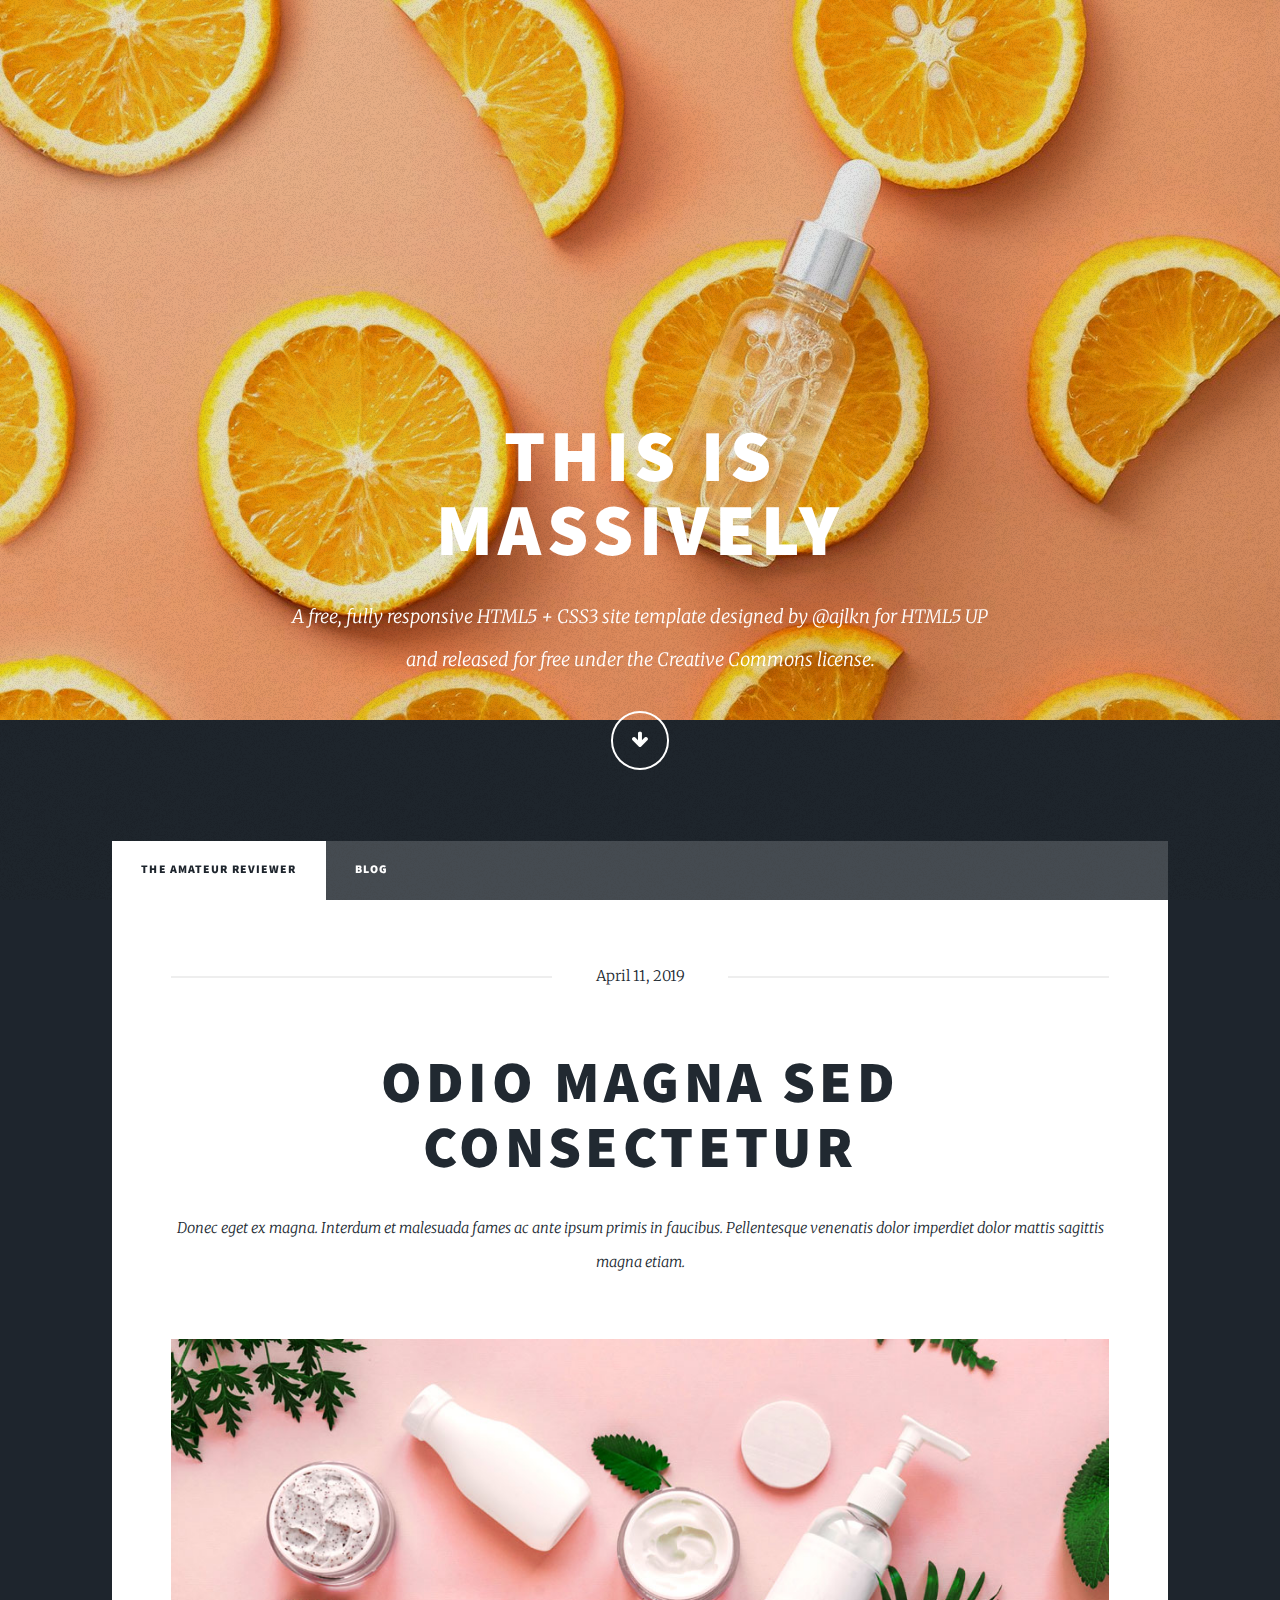
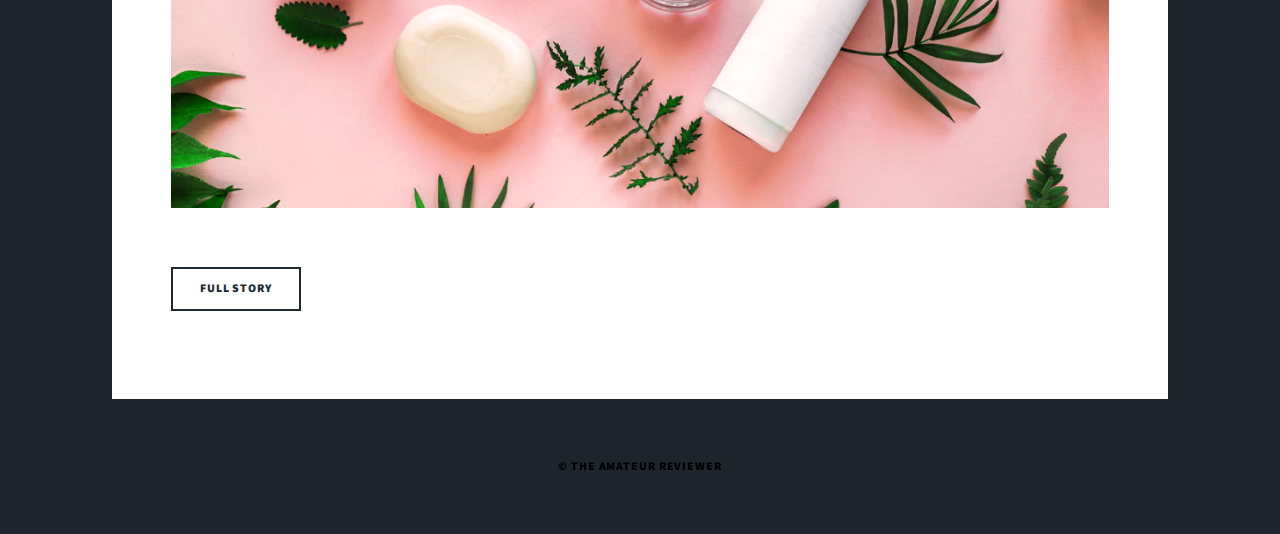
==== index.html @ 1ec97374 "first launch" ====
<!DOCTYPE HTML>

<html lang='en'>
	<head>
	<meta name="generator" content="Hugo 0.101.0" />
		<title>The Amateur Reviewer</title>
		<meta charset="utf-8" />
		<meta name="viewport" content="width=device-width, initial-scale=1, user-scalable=no" />
		
		
		
		<link rel="stylesheet" href="/assets/css/main.min.css">
		
		
		
		<noscript><link rel="stylesheet" href='/assets/css/noscript.css' /></noscript>
		
	</head>

	<body lang='en' class="is-preload">
			<div id="wrapper" class="fade-in" data-pfn="post" data-ps="6" data-pfp="true">

<div id="intro">
    <h1>This is<br/>Massively</h1>
    <p>A free, fully responsive HTML5 &#43; CSS3 site template designed by @ajlkn for HTML5 UP<br/>and released for free under the Creative Commons license.</p>
    <ul class="actions">
        <li><a href="#header" class="button icon solo fa-arrow-down scrolly">Continue</a></li>
    </ul>
</div>
<header id="header">
    <a href='/' class="logo">The Amateur Reviewer</a>
</header>



<nav id="nav">
    <ul class="links">
        <li class="active"><a href='/'>The Amateur Reviewer</a></li><li class=""><a href='/'>Blog</a></li>
        
    </ul>
    
</nav>


				
					<div id="main">


<article class="post featured">
    <header class="major">
        
        <span class="date">April 11, 2019</span>
        
        <h2><a href="https://theamateurreviewer.github.io/post/post4/">Odio magna sed consectetur</a></h2>
        
        <p>Donec eget ex magna. Interdum et malesuada fames ac ante ipsum primis in faucibus. Pellentesque venenatis dolor imperdiet dolor mattis sagittis magna etiam.</p>
        
    </header>
    
    <a href="https://theamateurreviewer.github.io/post/post4/" class="image main"><img src="/images/post1.jpg" alt="" /></a>
    
    <ul class="actions">
        <li><a href="https://theamateurreviewer.github.io/post/post4/" class="button big">Full Story</a></li>
    </ul>
</article>























					</div>

<footer id="footer">
    
    <section class="split contact">
        
        
        
        
    </section>
</footer>

<div id="copyright">
    <ul><li style="color: black;">&copy; The Amateur Reviewer</li></ul>
</div>


					<a href="#navPanel" id="navPanelToggle">Menu</a>
			</div>










<script src='/assets/js/bundle.js'></script>



	</body>
</html>
---- assets/css/main.min.css ----
@import "font-awesome.min.css";@import "https://fonts.googleapis.com/css?family=Merriweather:300,700,300italic,700italic|Source+Sans+Pro:900";html,body,div,span,applet,object,iframe,h1,h2,h3,h4,h5,h6,p,blockquote,pre,a,abbr,acronym,address,big,cite,code,del,dfn,em,img,ins,kbd,q,s,samp,small,strike,strong,sub,sup,tt,var,b,u,i,center,dl,dt,dd,ol,ul,li,fieldset,form,label,legend,table,caption,tbody,tfoot,thead,tr,th,td,article,aside,canvas,details,embed,figure,figcaption,footer,header,hgroup,menu,nav,output,ruby,section,summary,time,mark,audio,video{margin:0;padding:0;border:0;font-size:100%;font:inherit;vertical-align:baseline}article,aside,details,figcaption,figure,footer,header,hgroup,menu,nav,section{display:block}body{line-height:1}ol,ul{list-style:none}blockquote,q{quotes:none}blockquote:before,blockquote:after,q:before,q:after{content:'';content:none}table{border-collapse:collapse;border-spacing:0}body{-webkit-text-size-adjust:none}mark{background-color:transparent;color:inherit}input::-moz-focus-inner{border:0;padding:0}input,select,textarea{-moz-appearance:none;-webkit-appearance:none;-ms-appearance:none;appearance:none}@-ms-viewport{width: device-width; }body{-ms-overflow-style:scrollbar}@media screen and (max-width:480px){html,body{min-width:320px}}html{box-sizing:border-box}*,*:before,*:after{box-sizing:inherit}body{background-color:#1e252d}body.is-preload *,body.is-preload *:before,body.is-preload *:after{-moz-animation:none!important;-webkit-animation:none!important;-ms-animation:none!important;animation:none!important;-moz-transition:none!important;-webkit-transition:none!important;-ms-transition:none!important;transition:none!important}html{font-size:16pt}@media screen and (max-width:1680px){html{font-size:12pt}}@media screen and (max-width:1280px){html{font-size:11pt}}@media screen and (max-width:360px){html{font-size:10pt}}body{color:#212931}body,input,select,textarea{font-family:merriweather,Georgia,serif;font-weight:300;font-size:1rem;line-height:2.375}a{-moz-transition:color .2s ease-in-out,background-color .2s ease-in-out,border-color .2s ease-in-out,box-shadow .2s ease-in-out;-webkit-transition:color .2s ease-in-out,background-color .2s ease-in-out,border-color .2s ease-in-out,box-shadow .2s ease-in-out;-ms-transition:color .2s ease-in-out,background-color .2s ease-in-out,border-color .2s ease-in-out,box-shadow .2s ease-in-out;transition:color .2s ease-in-out,background-color .2s ease-in-out,border-color .2s ease-in-out,box-shadow .2s ease-in-out;border-bottom:dotted 1px;text-decoration:none}a:hover{border-bottom-color:transparent}strong,b{font-weight:600}em,i{font-style:italic}p{text-align:justify;margin:0 0 2rem}h1,h2,h3,h4,h5,h6{font-family:source sans pro,Helvetica,sans-serif;font-weight:900;line-height:1.5;letter-spacing:.075em;text-transform:uppercase;margin:0 0 1rem}h1 a,h2 a,h3 a,h4 a,h5 a,h6 a{border-bottom:0;color:inherit;text-decoration:none}h1{font-size:4rem;line-height:1.1;margin:0 0 2rem}h2{font-size:1.75rem;line-height:1.3;margin:0 0 1.5rem}h3{font-size:1.25rem;margin:0 0 1.5rem}h4{font-size:1rem}h5{font-size:.9rem}h6{font-size:.8rem}sub{font-size:.8rem;position:relative;top:.5rem}sup{font-size:.8rem;position:relative;top:-.5rem}blockquote{border-left:solid 4px;font-style:italic;margin:0 0 2rem;padding:.5rem 0 .5rem 2rem}code{border:solid 2px;font-family:courier new,monospace;font-size:.9rem;margin:0 .25rem;padding:.25rem .65rem}pre{-webkit-overflow-scrolling:touch;font-family:courier new,monospace;font-size:.9rem;margin:0 0 2rem}pre code{display:block;line-height:1.75;padding:1rem 1.5rem;overflow-x:auto}hr{border:0;border-bottom:solid 2px;margin:3rem 0}hr.major{margin:5rem 0}.align-left{text-align:left}.align-center{text-align:center}.align-right{text-align:right}input,select,textarea{color:#212931}a{color:#212931;border-bottom-color:rgba(33,41,49,.5)}a:hover{border-bottom-color:transparent;color:#18bfef!important}strong,b{color:#212931}h1,h2,h3,h4,h5,h6{color:#212931}blockquote{border-left-color:#eee}code{background:rgba(220,220,220,.25);border-color:#eee}hr{border-bottom-color:#eee}.row{display:flex;flex-wrap:wrap;box-sizing:border-box;align-items:stretch}.row>*{box-sizing:border-box}.row.gtr-uniform>*>:last-child{margin-bottom:0}.row.aln-left{justify-content:flex-start}.row.aln-center{justify-content:center}.row.aln-right{justify-content:flex-end}.row.aln-top{align-items:flex-start}.row.aln-middle{align-items:center}.row.aln-bottom{align-items:flex-end}.row>.imp{order:-1}.row>.col-1{width:8.33333333%}.row>.off-1{margin-left:8.33333333%}.row>.col-2{width:16.66666667%}.row>.off-2{margin-left:16.66666667%}.row>.col-3{width:25%}.row>.off-3{margin-left:25%}.row>.col-4{width:33.33333333%}.row>.off-4{margin-left:33.33333333%}.row>.col-5{width:41.66666667%}.row>.off-5{margin-left:41.66666667%}.row>.col-6{width:50%}.row>.off-6{margin-left:50%}.row>.col-7{width:58.33333333%}.row>.off-7{margin-left:58.33333333%}.row>.col-8{width:66.66666667%}.row>.off-8{margin-left:66.66666667%}.row>.col-9{width:75%}.row>.off-9{margin-left:75%}.row>.col-10{width:83.33333333%}.row>.off-10{margin-left:83.33333333%}.row>.col-11{width:91.66666667%}.row>.off-11{margin-left:91.66666667%}.row>.col-12{width:100%}.row>.off-12{margin-left:100%}.row.gtr-0{margin-top:0;margin-left:0}.row.gtr-0>*{padding:0 0 0 0}.row.gtr-0.gtr-uniform{margin-top:0}.row.gtr-0.gtr-uniform>*{padding-top:0}.row.gtr-25{margin-top:0;margin-left:-.375rem}.row.gtr-25>*{padding:0 0 0 .375rem}.row.gtr-25.gtr-uniform{margin-top:-.375rem}.row.gtr-25.gtr-uniform>*{padding-top:.375rem}.row.gtr-50{margin-top:0;margin-left:-.75rem}.row.gtr-50>*{padding:0 0 0 .75rem}.row.gtr-50.gtr-uniform{margin-top:-.75rem}.row.gtr-50.gtr-uniform>*{padding-top:.75rem}.row{margin-top:0;margin-left:-1.5rem}.row>*{padding:0 0 0 1.5rem}.row.gtr-uniform{margin-top:-1.5rem}.row.gtr-uniform>*{padding-top:1.5rem}.row.gtr-150{margin-top:0;margin-left:-2.25rem}.row.gtr-150>*{padding:0 0 0 2.25rem}.row.gtr-150.gtr-uniform{margin-top:-2.25rem}.row.gtr-150.gtr-uniform>*{padding-top:2.25rem}.row.gtr-200{margin-top:0;margin-left:-3rem}.row.gtr-200>*{padding:0 0 0 3rem}.row.gtr-200.gtr-uniform{margin-top:-3rem}.row.gtr-200.gtr-uniform>*{padding-top:3rem}@media screen and (max-width:1680px){.row{display:flex;flex-wrap:wrap;box-sizing:border-box;align-items:stretch}.row>*{box-sizing:border-box}.row.gtr-uniform>*>:last-child{margin-bottom:0}.row.aln-left{justify-content:flex-start}.row.aln-center{justify-content:center}.row.aln-right{justify-content:flex-end}.row.aln-top{align-items:flex-start}.row.aln-middle{align-items:center}.row.aln-bottom{align-items:flex-end}.row>.imp-xlarge{order:-1}.row>.col-1-xlarge{width:8.33333333%}.row>.off-1-xlarge{margin-left:8.33333333%}.row>.col-2-xlarge{width:16.66666667%}.row>.off-2-xlarge{margin-left:16.66666667%}.row>.col-3-xlarge{width:25%}.row>.off-3-xlarge{margin-left:25%}.row>.col-4-xlarge{width:33.33333333%}.row>.off-4-xlarge{margin-left:33.33333333%}.row>.col-5-xlarge{width:41.66666667%}.row>.off-5-xlarge{margin-left:41.66666667%}.row>.col-6-xlarge{width:50%}.row>.off-6-xlarge{margin-left:50%}.row>.col-7-xlarge{width:58.33333333%}.row>.off-7-xlarge{margin-left:58.33333333%}.row>.col-8-xlarge{width:66.66666667%}.row>.off-8-xlarge{margin-left:66.66666667%}.row>.col-9-xlarge{width:75%}.row>.off-9-xlarge{margin-left:75%}.row>.col-10-xlarge{width:83.33333333%}.row>.off-10-xlarge{margin-left:83.33333333%}.row>.col-11-xlarge{width:91.66666667%}.row>.off-11-xlarge{margin-left:91.66666667%}.row>.col-12-xlarge{width:100%}.row>.off-12-xlarge{margin-left:100%}.row.gtr-0{margin-top:0;margin-left:0}.row.gtr-0>*{padding:0 0 0 0}.row.gtr-0.gtr-uniform{margin-top:0}.row.gtr-0.gtr-uniform>*{padding-top:0}.row.gtr-25{margin-top:0;margin-left:-.375rem}.row.gtr-25>*{padding:0 0 0 .375rem}.row.gtr-25.gtr-uniform{margin-top:-.375rem}.row.gtr-25.gtr-uniform>*{padding-top:.375rem}.row.gtr-50{margin-top:0;margin-left:-.75rem}.row.gtr-50>*{padding:0 0 0 .75rem}.row.gtr-50.gtr-uniform{margin-top:-.75rem}.row.gtr-50.gtr-uniform>*{padding-top:.75rem}.row{margin-top:0;margin-left:-1.5rem}.row>*{padding:0 0 0 1.5rem}.row.gtr-uniform{margin-top:-1.5rem}.row.gtr-uniform>*{padding-top:1.5rem}.row.gtr-150{margin-top:0;margin-left:-2.25rem}.row.gtr-150>*{padding:0 0 0 2.25rem}.row.gtr-150.gtr-uniform{margin-top:-2.25rem}.row.gtr-150.gtr-uniform>*{padding-top:2.25rem}.row.gtr-200{margin-top:0;margin-left:-3rem}.row.gtr-200>*{padding:0 0 0 3rem}.row.gtr-200.gtr-uniform{margin-top:-3rem}.row.gtr-200.gtr-uniform>*{padding-top:3rem}}@media screen and (max-width:1280px){.row{display:flex;flex-wrap:wrap;box-sizing:border-box;align-items:stretch}.row>*{box-sizing:border-box}.row.gtr-uniform>*>:last-child{margin-bottom:0}.row.aln-left{justify-content:flex-start}.row.aln-center{justify-content:center}.row.aln-right{justify-content:flex-end}.row.aln-top{align-items:flex-start}.row.aln-middle{align-items:center}.row.aln-bottom{align-items:flex-end}.row>.imp-large{order:-1}.row>.col-1-large{width:8.33333333%}.row>.off-1-large{margin-left:8.33333333%}.row>.col-2-large{width:16.66666667%}.row>.off-2-large{margin-left:16.66666667%}.row>.col-3-large{width:25%}.row>.off-3-large{margin-left:25%}.row>.col-4-large{width:33.33333333%}.row>.off-4-large{margin-left:33.33333333%}.row>.col-5-large{width:41.66666667%}.row>.off-5-large{margin-left:41.66666667%}.row>.col-6-large{width:50%}.row>.off-6-large{margin-left:50%}.row>.col-7-large{width:58.33333333%}.row>.off-7-large{margin-left:58.33333333%}.row>.col-8-large{width:66.66666667%}.row>.off-8-large{margin-left:66.66666667%}.row>.col-9-large{width:75%}.row>.off-9-large{margin-left:75%}.row>.col-10-large{width:83.33333333%}.row>.off-10-large{margin-left:83.33333333%}.row>.col-11-large{width:91.66666667%}.row>.off-11-large{margin-left:91.66666667%}.row>.col-12-large{width:100%}.row>.off-12-large{margin-left:100%}.row.gtr-0{margin-top:0;margin-left:0}.row.gtr-0>*{padding:0 0 0 0}.row.gtr-0.gtr-uniform{margin-top:0}.row.gtr-0.gtr-uniform>*{padding-top:0}.row.gtr-25{margin-top:0;margin-left:-.375rem}.row.gtr-25>*{padding:0 0 0 .375rem}.row.gtr-25.gtr-uniform{margin-top:-.375rem}.row.gtr-25.gtr-uniform>*{padding-top:.375rem}.row.gtr-50{margin-top:0;margin-left:-.75rem}.row.gtr-50>*{padding:0 0 0 .75rem}.row.gtr-50.gtr-uniform{margin-top:-.75rem}.row.gtr-50.gtr-uniform>*{padding-top:.75rem}.row{margin-top:0;margin-left:-1.5rem}.row>*{padding:0 0 0 1.5rem}.row.gtr-uniform{margin-top:-1.5rem}.row.gtr-uniform>*{padding-top:1.5rem}.row.gtr-150{margin-top:0;margin-left:-2.25rem}.row.gtr-150>*{padding:0 0 0 2.25rem}.row.gtr-150.gtr-uniform{margin-top:-2.25rem}.row.gtr-150.gtr-uniform>*{padding-top:2.25rem}.row.gtr-200{margin-top:0;margin-left:-3rem}.row.gtr-200>*{padding:0 0 0 3rem}.row.gtr-200.gtr-uniform{margin-top:-3rem}.row.gtr-200.gtr-uniform>*{padding-top:3rem}}@media screen and (max-width:980px){.row{display:flex;flex-wrap:wrap;box-sizing:border-box;align-items:stretch}.row>*{box-sizing:border-box}.row.gtr-uniform>*>:last-child{margin-bottom:0}.row.aln-left{justify-content:flex-start}.row.aln-center{justify-content:center}.row.aln-right{justify-content:flex-end}.row.aln-top{align-items:flex-start}.row.aln-middle{align-items:center}.row.aln-bottom{align-items:flex-end}.row>.imp-medium{order:-1}.row>.col-1-medium{width:8.33333333%}.row>.off-1-medium{margin-left:8.33333333%}.row>.col-2-medium{width:16.66666667%}.row>.off-2-medium{margin-left:16.66666667%}.row>.col-3-medium{width:25%}.row>.off-3-medium{margin-left:25%}.row>.col-4-medium{width:33.33333333%}.row>.off-4-medium{margin-left:33.33333333%}.row>.col-5-medium{width:41.66666667%}.row>.off-5-medium{margin-left:41.66666667%}.row>.col-6-medium{width:50%}.row>.off-6-medium{margin-left:50%}.row>.col-7-medium{width:58.33333333%}.row>.off-7-medium{margin-left:58.33333333%}.row>.col-8-medium{width:66.66666667%}.row>.off-8-medium{margin-left:66.66666667%}.row>.col-9-medium{width:75%}.row>.off-9-medium{margin-left:75%}.row>.col-10-medium{width:83.33333333%}.row>.off-10-medium{margin-left:83.33333333%}.row>.col-11-medium{width:91.66666667%}.row>.off-11-medium{margin-left:91.66666667%}.row>.col-12-medium{width:100%}.row>.off-12-medium{margin-left:100%}.row.gtr-0{margin-top:0;margin-left:0}.row.gtr-0>*{padding:0 0 0 0}.row.gtr-0.gtr-uniform{margin-top:0}.row.gtr-0.gtr-uniform>*{padding-top:0}.row.gtr-25{margin-top:0;margin-left:-.375rem}.row.gtr-25>*{padding:0 0 0 .375rem}.row.gtr-25.gtr-uniform{margin-top:-.375rem}.row.gtr-25.gtr-uniform>*{padding-top:.375rem}.row.gtr-50{margin-top:0;margin-left:-.75rem}.row.gtr-50>*{padding:0 0 0 .75rem}.row.gtr-50.gtr-uniform{margin-top:-.75rem}.row.gtr-50.gtr-uniform>*{padding-top:.75rem}.row{margin-top:0;margin-left:-1.5rem}.row>*{padding:0 0 0 1.5rem}.row.gtr-uniform{margin-top:-1.5rem}.row.gtr-uniform>*{padding-top:1.5rem}.row.gtr-150{margin-top:0;margin-left:-2.25rem}.row.gtr-150>*{padding:0 0 0 2.25rem}.row.gtr-150.gtr-uniform{margin-top:-2.25rem}.row.gtr-150.gtr-uniform>*{padding-top:2.25rem}.row.gtr-200{margin-top:0;margin-left:-3rem}.row.gtr-200>*{padding:0 0 0 3rem}.row.gtr-200.gtr-uniform{margin-top:-3rem}.row.gtr-200.gtr-uniform>*{padding-top:3rem}}@media screen and (max-width:736px){.row{display:flex;flex-wrap:wrap;box-sizing:border-box;align-items:stretch}.row>*{box-sizing:border-box}.row.gtr-uniform>*>:last-child{margin-bottom:0}.row.aln-left{justify-content:flex-start}.row.aln-center{justify-content:center}.row.aln-right{justify-content:flex-end}.row.aln-top{align-items:flex-start}.row.aln-middle{align-items:center}.row.aln-bottom{align-items:flex-end}.row>.imp-small{order:-1}.row>.col-1-small{width:8.33333333%}.row>.off-1-small{margin-left:8.33333333%}.row>.col-2-small{width:16.66666667%}.row>.off-2-small{margin-left:16.66666667%}.row>.col-3-small{width:25%}.row>.off-3-small{margin-left:25%}.row>.col-4-small{width:33.33333333%}.row>.off-4-small{margin-left:33.33333333%}.row>.col-5-small{width:41.66666667%}.row>.off-5-small{margin-left:41.66666667%}.row>.col-6-small{width:50%}.row>.off-6-small{margin-left:50%}.row>.col-7-small{width:58.33333333%}.row>.off-7-small{margin-left:58.33333333%}.row>.col-8-small{width:66.66666667%}.row>.off-8-small{margin-left:66.66666667%}.row>.col-9-small{width:75%}.row>.off-9-small{margin-left:75%}.row>.col-10-small{width:83.33333333%}.row>.off-10-small{margin-left:83.33333333%}.row>.col-11-small{width:91.66666667%}.row>.off-11-small{margin-left:91.66666667%}.row>.col-12-small{width:100%}.row>.off-12-small{margin-left:100%}.row.gtr-0{margin-top:0;margin-left:0}.row.gtr-0>*{padding:0 0 0 0}.row.gtr-0.gtr-uniform{margin-top:0}.row.gtr-0.gtr-uniform>*{padding-top:0}.row.gtr-25{margin-top:0;margin-left:-.375rem}.row.gtr-25>*{padding:0 0 0 .375rem}.row.gtr-25.gtr-uniform{margin-top:-.375rem}.row.gtr-25.gtr-uniform>*{padding-top:.375rem}.row.gtr-50{margin-top:0;margin-left:-.75rem}.row.gtr-50>*{padding:0 0 0 .75rem}.row.gtr-50.gtr-uniform{margin-top:-.75rem}.row.gtr-50.gtr-uniform>*{padding-top:.75rem}.row{margin-top:0;margin-left:-1.5rem}.row>*{padding:0 0 0 1.5rem}.row.gtr-uniform{margin-top:-1.5rem}.row.gtr-uniform>*{padding-top:1.5rem}.row.gtr-150{margin-top:0;margin-left:-2.25rem}.row.gtr-150>*{padding:0 0 0 2.25rem}.row.gtr-150.gtr-uniform{margin-top:-2.25rem}.row.gtr-150.gtr-uniform>*{padding-top:2.25rem}.row.gtr-200{margin-top:0;margin-left:-3rem}.row.gtr-200>*{padding:0 0 0 3rem}.row.gtr-200.gtr-uniform{margin-top:-3rem}.row.gtr-200.gtr-uniform>*{padding-top:3rem}}@media screen and (max-width:480px){.row{display:flex;flex-wrap:wrap;box-sizing:border-box;align-items:stretch}.row>*{box-sizing:border-box}.row.gtr-uniform>*>:last-child{margin-bottom:0}.row.aln-left{justify-content:flex-start}.row.aln-center{justify-content:center}.row.aln-right{justify-content:flex-end}.row.aln-top{align-items:flex-start}.row.aln-middle{align-items:center}.row.aln-bottom{align-items:flex-end}.row>.imp-xsmall{order:-1}.row>.col-1-xsmall{width:8.33333333%}.row>.off-1-xsmall{margin-left:8.33333333%}.row>.col-2-xsmall{width:16.66666667%}.row>.off-2-xsmall{margin-left:16.66666667%}.row>.col-3-xsmall{width:25%}.row>.off-3-xsmall{margin-left:25%}.row>.col-4-xsmall{width:33.33333333%}.row>.off-4-xsmall{margin-left:33.33333333%}.row>.col-5-xsmall{width:41.66666667%}.row>.off-5-xsmall{margin-left:41.66666667%}.row>.col-6-xsmall{width:50%}.row>.off-6-xsmall{margin-left:50%}.row>.col-7-xsmall{width:58.33333333%}.row>.off-7-xsmall{margin-left:58.33333333%}.row>.col-8-xsmall{width:66.66666667%}.row>.off-8-xsmall{margin-left:66.66666667%}.row>.col-9-xsmall{width:75%}.row>.off-9-xsmall{margin-left:75%}.row>.col-10-xsmall{width:83.33333333%}.row>.off-10-xsmall{margin-left:83.33333333%}.row>.col-11-xsmall{width:91.66666667%}.row>.off-11-xsmall{margin-left:91.66666667%}.row>.col-12-xsmall{width:100%}.row>.off-12-xsmall{margin-left:100%}.row.gtr-0{margin-top:0;margin-left:0}.row.gtr-0>*{padding:0 0 0 0}.row.gtr-0.gtr-uniform{margin-top:0}.row.gtr-0.gtr-uniform>*{padding-top:0}.row.gtr-25{margin-top:0;margin-left:-.375rem}.row.gtr-25>*{padding:0 0 0 .375rem}.row.gtr-25.gtr-uniform{margin-top:-.375rem}.row.gtr-25.gtr-uniform>*{padding-top:.375rem}.row.gtr-50{margin-top:0;margin-left:-.75rem}.row.gtr-50>*{padding:0 0 0 .75rem}.row.gtr-50.gtr-uniform{margin-top:-.75rem}.row.gtr-50.gtr-uniform>*{padding-top:.75rem}.row{margin-top:0;margin-left:-1.5rem}.row>*{padding:0 0 0 1.5rem}.row.gtr-uniform{margin-top:-1.5rem}.row.gtr-uniform>*{padding-top:1.5rem}.row.gtr-150{margin-top:0;margin-left:-2.25rem}.row.gtr-150>*{padding:0 0 0 2.25rem}.row.gtr-150.gtr-uniform{margin-top:-2.25rem}.row.gtr-150.gtr-uniform>*{padding-top:2.25rem}.row.gtr-200{margin-top:0;margin-left:-3rem}.row.gtr-200>*{padding:0 0 0 3rem}.row.gtr-200.gtr-uniform{margin-top:-3rem}.row.gtr-200.gtr-uniform>*{padding-top:3rem}}@media screen and (max-width:360px){.row{display:flex;flex-wrap:wrap;box-sizing:border-box;align-items:stretch}.row>*{box-sizing:border-box}.row.gtr-uniform>*>:last-child{margin-bottom:0}.row.aln-left{justify-content:flex-start}.row.aln-center{justify-content:center}.row.aln-right{justify-content:flex-end}.row.aln-top{align-items:flex-start}.row.aln-middle{align-items:center}.row.aln-bottom{align-items:flex-end}.row>.imp-xxsmall{order:-1}.row>.col-1-xxsmall{width:8.33333333%}.row>.off-1-xxsmall{margin-left:8.33333333%}.row>.col-2-xxsmall{width:16.66666667%}.row>.off-2-xxsmall{margin-left:16.66666667%}.row>.col-3-xxsmall{width:25%}.row>.off-3-xxsmall{margin-left:25%}.row>.col-4-xxsmall{width:33.33333333%}.row>.off-4-xxsmall{margin-left:33.33333333%}.row>.col-5-xxsmall{width:41.66666667%}.row>.off-5-xxsmall{margin-left:41.66666667%}.row>.col-6-xxsmall{width:50%}.row>.off-6-xxsmall{margin-left:50%}.row>.col-7-xxsmall{width:58.33333333%}.row>.off-7-xxsmall{margin-left:58.33333333%}.row>.col-8-xxsmall{width:66.66666667%}.row>.off-8-xxsmall{margin-left:66.66666667%}.row>.col-9-xxsmall{width:75%}.row>.off-9-xxsmall{margin-left:75%}.row>.col-10-xxsmall{width:83.33333333%}.row>.off-10-xxsmall{margin-left:83.33333333%}.row>.col-11-xxsmall{width:91.66666667%}.row>.off-11-xxsmall{margin-left:91.66666667%}.row>.col-12-xxsmall{width:100%}.row>.off-12-xxsmall{margin-left:100%}.row.gtr-0{margin-top:0;margin-left:0}.row.gtr-0>*{padding:0 0 0 0}.row.gtr-0.gtr-uniform{margin-top:0}.row.gtr-0.gtr-uniform>*{padding-top:0}.row.gtr-25{margin-top:0;margin-left:-.375rem}.row.gtr-25>*{padding:0 0 0 .375rem}.row.gtr-25.gtr-uniform{margin-top:-.375rem}.row.gtr-25.gtr-uniform>*{padding-top:.375rem}.row.gtr-50{margin-top:0;margin-left:-.75rem}.row.gtr-50>*{padding:0 0 0 .75rem}.row.gtr-50.gtr-uniform{margin-top:-.75rem}.row.gtr-50.gtr-uniform>*{padding-top:.75rem}.row{margin-top:0;margin-left:-1.5rem}.row>*{padding:0 0 0 1.5rem}.row.gtr-uniform{margin-top:-1.5rem}.row.gtr-uniform>*{padding-top:1.5rem}.row.gtr-150{margin-top:0;margin-left:-2.25rem}.row.gtr-150>*{padding:0 0 0 2.25rem}.row.gtr-150.gtr-uniform{margin-top:-2.25rem}.row.gtr-150.gtr-uniform>*{padding-top:2.25rem}.row.gtr-200{margin-top:0;margin-left:-3rem}.row.gtr-200>*{padding:0 0 0 3rem}.row.gtr-200.gtr-uniform{margin-top:-3rem}.row.gtr-200.gtr-uniform>*{padding-top:3rem}}.box{border:solid 2px;margin-bottom:2rem;padding:1.5rem}.box>:last-child,.box>:last-child>:last-child,.box>:last-child>:last-child>:last-child{margin-bottom:0}.box.alt{border:0;border-radius:0;padding:0}.box{border-color:#eee}input[type=submit],input[type=reset],input[type=button],button,.button{-moz-appearance:none;-webkit-appearance:none;-ms-appearance:none;appearance:none;-moz-transition:background-color .2s ease-in-out,box-shadow .2s ease-in-out,color .2s ease-in-out;-webkit-transition:background-color .2s ease-in-out,box-shadow .2s ease-in-out,color .2s ease-in-out;-ms-transition:background-color .2s ease-in-out,box-shadow .2s ease-in-out,color .2s ease-in-out;transition:background-color .2s ease-in-out,box-shadow .2s ease-in-out,color .2s ease-in-out;border:0;border-radius:0;cursor:pointer;display:inline-block;font-family:source sans pro,Helvetica,sans-serif;font-size:.8rem;font-weight:900;letter-spacing:.075em;height:3rem;line-height:3rem;padding:0 2rem;text-align:center;text-decoration:none;text-transform:uppercase;white-space:nowrap}input[type=submit].icon:before,input[type=reset].icon:before,input[type=button].icon:before,button.icon:before,.button.icon:before{margin-right:.5rem}input[type=submit].icon.solo,input[type=reset].icon.solo,input[type=button].icon.solo,button.icon.solo,.button.icon.solo{position:relative;width:4rem;height:4rem;line-height:4rem;border-radius:4rem;text-indent:4rem;overflow:hidden;padding:0;white-space:nowrap}input[type=submit].icon.solo:before,input[type=reset].icon.solo:before,input[type=button].icon.solo:before,button.icon.solo:before,.button.icon.solo:before{position:absolute;display:block;top:0;left:0;width:inherit;height:inherit;line-height:inherit;font-size:1.25rem;margin-right:0;text-align:center;text-indent:0}input[type=submit].fit,input[type=reset].fit,input[type=button].fit,button.fit,.button.fit{width:100%}input[type=submit].small,input[type=reset].small,input[type=button].small,button.small,.button.small{font-size:.7rem;height:2.5rem;line-height:2.5rem;padding:0 1.5rem}input[type=submit].large,input[type=reset].large,input[type=button].large,button.large,.button.large{font-size:.9rem;height:3.5rem;line-height:3.5rem;padding:0 2.75rem}@media screen and (max-width:980px){input[type=submit],input[type=reset],input[type=button],button,.button{font-size:.9rem;height:3.25rem;line-height:3.25rem}input[type=submit].large,input[type=reset].large,input[type=button].large,button.large,.button.large{font-size:1rem;height:3.75rem;line-height:3.75rem}}input[type=submit].disabled,input[type=submit]:disabled,input[type=reset].disabled,input[type=reset]:disabled,input[type=button].disabled,input[type=button]:disabled,button.disabled,button:disabled,.button.disabled,.button:disabled{pointer-events:none;opacity:.25}input[type=submit],input[type=reset],input[type=button],button,.button{background-color:transparent;box-shadow:inset 0 0 0 2px #212931;color:#212931!important}input[type=submit]:hover,input[type=reset]:hover,input[type=button]:hover,button:hover,.button:hover{box-shadow:inset 0 0 0 2px #18bfef;color:#18bfef!important}input[type=submit].primary,input[type=reset].primary,input[type=button].primary,button.primary,.button.primary{background-color:#212931;box-shadow:none;color:#fff!important}input[type=submit].primary:hover,input[type=reset].primary:hover,input[type=button].primary:hover,button.primary:hover,.button.primary:hover{background-color:#18bfef}form{margin:0 0 2rem}form>:last-child{margin-bottom:0}form>.fields{display:-moz-flex;display:-webkit-flex;display:-ms-flex;display:flex;-moz-flex-wrap:wrap;-webkit-flex-wrap:wrap;-ms-flex-wrap:wrap;flex-wrap:wrap;width:calc(100% + 3rem);margin:-1.5rem 0 2rem -1.5rem}form>.fields>.field{-moz-flex-grow:0;-webkit-flex-grow:0;-ms-flex-grow:0;flex-grow:0;-moz-flex-shrink:0;-webkit-flex-shrink:0;-ms-flex-shrink:0;flex-shrink:0;padding:1.5rem 0 0 1.5rem;width:calc(100% - 1.5rem)}form>.fields>.field.half{width:calc(50% - .75rem)}form>.fields>.field.third{width:calc(100%/3 - .5rem)}form>.fields>.field.quarter{width:calc(25% - .375rem)}@media screen and (max-width:480px){form>.fields{width:calc(100% + 3rem);margin:-1.5rem 0 2rem -1.5rem}form>.fields>.field{padding:1.5rem 0 0 1.5rem;width:calc(100% - 1.5rem)}form>.fields>.field.half{width:calc(100% - 1.5rem)}form>.fields>.field.third{width:calc(100% - 1.5rem)}form>.fields>.field.quarter{width:calc(100% - 1.5rem)}}label{display:block;font-family:source sans pro,Helvetica,sans-serif;font-weight:900;line-height:1.5;letter-spacing:.075em;font-size:.8rem;text-transform:uppercase;margin:0 0 .75rem}@media screen and (max-width:980px){label{font-size:.9rem}}input[type=text],input[type=password],input[type=email],select,textarea{-moz-appearance:none;-webkit-appearance:none;-ms-appearance:none;appearance:none;background:0 0;border-radius:0;border:solid 2px;color:inherit;display:block;outline:0;padding:0 1rem;text-decoration:none;width:100%}input[type=text]:invalid,input[type=password]:invalid,input[type=email]:invalid,select:invalid,textarea:invalid{box-shadow:none}select{background-size:1.25rem;background-repeat:no-repeat;background-position:calc(100% - 1rem);height:3rem;padding-right:3rem;text-overflow:ellipsis}select:focus::-ms-value{background-color:transparent}select::-ms-expand{display:none}input[type=text],input[type=password],input[type=email],select{height:3rem}textarea{padding:.75rem 1rem}input[type=checkbox],input[type=radio]{-moz-appearance:none;-webkit-appearance:none;-ms-appearance:none;appearance:none;display:block;float:left;margin-right:-2rem;opacity:0;width:1rem;z-index:-1}input[type=checkbox]+label,input[type=radio]+label{text-decoration:none;cursor:pointer;display:inline-block;font-size:1rem;letter-spacing:0;font-family:merriweather,Georgia,serif;text-transform:none;font-weight:300;padding-left:2.8rem;padding-right:1rem;position:relative}input[type=checkbox]+label:before,input[type=radio]+label:before{-moz-osx-font-smoothing:grayscale;-webkit-font-smoothing:antialiased;font-family:FontAwesome;font-style:normal;font-weight:400;text-transform:none!important}input[type=checkbox]+label:before,input[type=radio]+label:before{border-radius:0;border:solid 2px;content:'';display:inline-block;height:1.8rem;left:0;line-height:1.725rem;position:absolute;text-align:center;top:-.125rem;width:1.8rem}input[type=checkbox]:checked+label:before,input[type=radio]:checked+label:before{content:'\f00c'}input[type=checkbox]+label:before{border-radius:0}input[type=radio]+label:before{border-radius:100%}::-webkit-input-placeholder{opacity:1}:-moz-placeholder{opacity:1}::-moz-placeholder{opacity:1}:-ms-input-placeholder{opacity:1}label{color:#212931}input[type=text],input[type=password],input[type=email],select,textarea{border-color:#eee}input[type=text]:focus,input[type=password]:focus,input[type=email]:focus,select:focus,textarea:focus{border-color:#18bfef}select{background-image:url(data:image/svg+xml;charset=utf8,%3Csvg%20xmlns=%22http://www.w3.org/2000/svg%22%20width=%2240%22%20height=%2240%22%20preserveAspectRatio=%22none%22%20viewBox=%220%200%2040%2040%22%3E%3Cpath%20d=%22M9.4%2012.3l10.4%2010.4%2010.4-10.4c.2-.2.5-.4.9-.4.3.0.6.1.9.4l3.3%203.3c.2.2.4.5.4.9s-.1.6-.4.9L20.7%2031.9c-.2.2-.5.4-.9.4-.3.0-.6-.1-.9-.4L4.3%2017.3c-.2-.2-.4-.5-.4-.9s.1-.6.4-.9l3.3-3.3c.2-.2.5-.4.9-.4S9.1%2012.1%209.4%2012.3z%22%20fill=%22%23eee%22/%3E%3C/svg%3E)}select option{background-color:#fff;color:#212931}.select-wrapper:before{color:#eee}input[type=checkbox]+label,input[type=radio]+label{color:#212931}input[type=checkbox]+label:before,input[type=radio]+label:before{border-color:#eee}input[type=checkbox]:checked+label:before,input[type=radio]:checked+label:before{background-color:#212931;border-color:#212931;color:#fff}input[type=checkbox]:focus+label:before,input[type=radio]:focus+label:before{border-color:#18bfef}::-webkit-input-placeholder{color:#909498!important}:-moz-placeholder{color:#909498!important}::-moz-placeholder{color:#909498!important}:-ms-input-placeholder{color:#909498!important}.formerize-placeholder{color:#909498!important}.icon{text-decoration:none;border-bottom:none;position:relative}.icon:before{-moz-osx-font-smoothing:grayscale;-webkit-font-smoothing:antialiased;font-family:FontAwesome;font-style:normal;font-weight:400;text-transform:none!important}.icon>.label{display:none}.image{border:0;display:inline-block;position:relative}.image img{display:block}.image.left,.image.right{max-width:40%}.image.left img,.image.right img{width:100%}.image.left{float:left;margin:0 2rem 2rem 0;top:.75rem}.image.right{float:right;margin:0 0 2rem 2rem;top:.75rem}.image.fit{display:block;margin:2.5rem 0;width:100%}.image.fit:first-child{margin-top:0}.image.fit img{width:100%}.image.main{display:block;margin:4rem 0;width:100%}.image.main:first-child{margin-top:0}.image.main img{width:100%}@media screen and (max-width:736px){.image.fit{margin:2rem 0}.image.main{margin:2rem 0}}a.image{overflow:hidden}a.image img{-moz-transition:-moz-transform .2s ease-out;-webkit-transition:-webkit-transform .2s ease-out;-ms-transition:-ms-transform .2s ease-out;transition:transform .2s ease-out}a.image:hover img{-moz-transform:scale(1.05);-webkit-transform:scale(1.05);-ms-transform:scale(1.05);transform:scale(1.05)}ul.actions{display:-moz-flex;display:-webkit-flex;display:-ms-flex;display:flex;cursor:default;list-style:none;margin-left:-1rem;padding-left:0}ul.actions li{padding:0 0 0 1rem;vertical-align:middle}ul.actions.special{-moz-justify-content:center;-webkit-justify-content:center;-ms-justify-content:center;justify-content:center;width:100%;margin-left:0}ul.actions.special li:first-child{padding-left:0}ul.actions.stacked{-moz-flex-direction:column;-webkit-flex-direction:column;-ms-flex-direction:column;flex-direction:column;margin-left:0}ul.actions.stacked li{padding:1.3rem 0 0}ul.actions.stacked li:first-child{padding-top:0}ul.actions.fit{width:calc(100% + 1rem)}ul.actions.fit li{-moz-flex-grow:1;-webkit-flex-grow:1;-ms-flex-grow:1;flex-grow:1;-moz-flex-shrink:1;-webkit-flex-shrink:1;-ms-flex-shrink:1;flex-shrink:1;width:100%}ul.actions.fit li>*{width:100%}ul.actions.fit.stacked{width:100%}@media screen and (max-width:480px){ul.actions:not(.fixed){-moz-flex-direction:column;-webkit-flex-direction:column;-ms-flex-direction:column;flex-direction:column;margin-left:0;width:100%!important}ul.actions:not(.fixed) li{-moz-flex-grow:1;-webkit-flex-grow:1;-ms-flex-grow:1;flex-grow:1;-moz-flex-shrink:1;-webkit-flex-shrink:1;-ms-flex-shrink:1;flex-shrink:1;padding:1rem 0 0;text-align:center;width:100%}ul.actions:not(.fixed) li>*{width:100%}ul.actions:not(.fixed) li:first-child{padding-top:0}ul.actions:not(.fixed) li input[type=submit],ul.actions:not(.fixed) li input[type=reset],ul.actions:not(.fixed) li input[type=button],ul.actions:not(.fixed) li button,ul.actions:not(.fixed) li .button{width:100%}ul.actions:not(.fixed) li input[type=submit].icon:before,ul.actions:not(.fixed) li input[type=reset].icon:before,ul.actions:not(.fixed) li input[type=button].icon:before,ul.actions:not(.fixed) li button.icon:before,ul.actions:not(.fixed) li .button.icon:before{margin-left:-.5rem}}ul.icons{cursor:default;list-style:none;padding-left:0}ul.icons li{display:inline-block;padding:0 .5rem 0 0;vertical-align:middle}ul.icons li:last-child{padding-right:0}ul.icons li .icon:before{width:2.25rem;height:2.25rem;line-height:2.25rem;display:inline-block;text-align:center;border-radius:100%;font-size:1.25rem}ul.icons.alt li .icon:before{-moz-transition:color .2s ease-in-out,background-color .2s ease-in-out,border-color .2s ease-in-out,box-shadow .2s ease-in-out;-webkit-transition:color .2s ease-in-out,background-color .2s ease-in-out,border-color .2s ease-in-out,box-shadow .2s ease-in-out;-ms-transition:color .2s ease-in-out,background-color .2s ease-in-out,border-color .2s ease-in-out,box-shadow .2s ease-in-out;transition:color .2s ease-in-out,background-color .2s ease-in-out,border-color .2s ease-in-out,box-shadow .2s ease-in-out;font-size:1rem}ol{list-style:decimal;margin:0 0 2rem;padding-left:1.25rem}ol li{padding-left:.25rem}ul{list-style:disc;margin:0 0 2rem;padding-left:1rem}ul li{padding-left:.5rem}ul.divided{list-style:none;padding-left:0}ul.divided li{border-top:solid 1px;padding:.5rem 0}ul.divided li:first-child{border-top:0;padding-top:0}dl{margin:0 0 2rem}dl dt{display:block;font-weight:600;margin:0 0 1rem}dl dd{margin-left:2rem}ul.divided li{border-top-color:#eee}ul.icons li a.icon:hover:before{color:#18bfef}ul.icons.alt li .icon:before{box-shadow:inset 0 0 0 2px #eeeeee}ul.icons.alt li a.icon:hover:before{box-shadow:inset 0 0 0 2px #18bfef}section.special,article.special{text-align:center}header{cursor:default}header>.date{display:block;font-size:.8rem;height:1;margin:0 0 1rem;position:relative}header>p{font-style:italic}header>h1+p{font-size:1.1rem;margin-top:-.5rem;line-height:2}header>h2+p{font-size:1rem;margin-top:-.75rem}header>h3+p{font-size:.9rem;margin-top:-.75rem}header>h4+p{font-size:.8rem;margin-top:-.75rem}header.major{margin:0 0 4rem;text-align:center}header.major>:last-child{margin-bottom:0}header.major>p{margin-top:0;text-align:center}header.major>.date{font-size:1rem;margin:0 0 4rem}header.major>.date:before,header.major>.date:after{content:'';display:block;position:absolute;top:50%;width:calc(50% - 6rem);border-top:solid 2px}header.major>.date:before{left:0}header.major>.date:after{right:0}@media screen and (max-width:980px){header br{display:none}}@media screen and (max-width:736px){header.major{margin:0 0 2rem}}header.major .date:before,header.major .date:after{border-top-color:#eee}.table-wrapper{-webkit-overflow-scrolling:touch;overflow-x:auto}table{margin:0 0 2rem;width:100%}table tbody tr{border:solid 1px;border-left:0;border-right:0}table td{padding:.75rem}table th{font-family:source sans pro,Helvetica,sans-serif;font-size:.8rem;font-weight:900;letter-spacing:.075em;line-height:1.5;padding:0 .75rem .75rem;text-align:left;text-transform:uppercase}@media screen and (max-width:980px){table th{font-size:.9rem}}table thead{border-bottom:solid 2px}table tfoot{border-top:solid 2px}table.alt{border-collapse:separate}table.alt tbody tr td{border:solid 1px;border-left-width:0;border-top-width:0}table.alt tbody tr td:first-child{border-left-width:1px}table.alt tbody tr:first-child td{border-top-width:1px}table.alt thead{border-bottom:0}table.alt tfoot{border-top:0}table tbody tr{border-color:#eee}table tbody tr:nth-child(2n+1){background-color:rgba(220,220,220,.25)}table th{color:#212931}table thead{border-bottom-color:#eee}table tfoot{border-top-color:#eee}table.alt tbody tr td{border-color:#eee}.pagination{display:-moz-inline-flex;display:-webkit-inline-flex;display:-ms-inline-flex;display:inline-flex;-moz-user-select:none;-webkit-user-select:none;-ms-user-select:none;user-select:none;cursor:default;list-style:none;margin:0 0 2rem 2px;padding:0}.pagination a,.pagination span{-moz-transition:background-color .2s ease-in-out,border-color .2s ease-in-out,box-shadow .2s ease-in-out,color .2s ease-in-out;-webkit-transition:background-color .2s ease-in-out,border-color .2s ease-in-out,box-shadow .2s ease-in-out,color .2s ease-in-out;-ms-transition:background-color .2s ease-in-out,border-color .2s ease-in-out,box-shadow .2s ease-in-out,color .2s ease-in-out;transition:background-color .2s ease-in-out,border-color .2s ease-in-out,box-shadow .2s ease-in-out,color .2s ease-in-out;border:solid 2px;display:inline-block;font-family:source sans pro,Helvetica,sans-serif;font-size:.8rem;font-weight:900;height:3rem;letter-spacing:.075em;line-height:calc(3rem - 4px);margin-left:-2px;min-width:3rem;position:relative;text-align:center;text-decoration:none;text-transform:uppercase}.pagination .next,.pagination .previous{text-decoration:none;padding:0 1.75rem}.pagination .next:before,.pagination .previous:before{-moz-osx-font-smoothing:grayscale;-webkit-font-smoothing:antialiased;font-family:FontAwesome;font-style:normal;font-weight:400;text-transform:none!important}.pagination .next:before,.pagination .previous:before{display:inline-block;color:inherit!important}.pagination .previous:before{content:'\f104';margin-right:.9375em}.pagination .next:before{content:'\f105';float:right;margin-left:.9375em}@media screen and (max-width:980px){.pagination a,.pagination span{font-size:.9rem}}@media screen and (max-width:480px){.pagination .page,.pagination .extra{display:none}}.pagination a,.pagination span{border-color:#eee}.pagination a{color:#212931!important}.pagination a:hover{color:#18bfef!important;border-color:#18bfef;z-index:1}.pagination a:hover+a,.pagination a:hover+span{border-left-color:#18bfef}.pagination a.active{background-color:#eee}.pagination span{color:#eee}#wrapper{-moz-transition:opacity .5s ease;-webkit-transition:opacity .5s ease;-ms-transition:opacity .5s ease;transition:opacity .5s ease;position:relative;z-index:1;overflow:hidden}#wrapper>.bg{position:absolute;top:0;left:0;width:100%;height:100%;background-color:#212931;background-image:url(../../images/overlay.png),linear-gradient(0deg,rgba(0,0,0,.1),rgba(0,0,0,.1)),url(../../images/bg.jpg);background-size:auto,auto,100%;background-position:50%,50%,50% 0;background-repeat:repeat,no-repeat,no-repeat;background-attachment:scroll,scroll,scroll;z-index:-1}#wrapper>.bg.fixed{position:fixed;width:100vw;height:100vh}#wrapper.fade-in:before{pointer-events:none;-moz-transition:opacity 1s ease-in-out;-webkit-transition:opacity 1s ease-in-out;-ms-transition:opacity 1s ease-in-out;transition:opacity 1s ease-in-out;-moz-transition-delay:.75s;-webkit-transition-delay:.75s;-ms-transition-delay:.75s;transition-delay:.75s;background:#1e252d;content:'';display:block;height:100%;left:0;opacity:0;position:fixed;top:0;width:100%}body.is-preload #wrapper.fade-in:before{opacity:1}@media screen and (orientation:portrait){#wrapper>.bg{background-size:auto,auto,auto 175%}}#intro{color:#fff;padding:8rem 4rem 6rem;-moz-align-items:center;-webkit-align-items:center;-ms-align-items:center;align-items:center;display:-moz-flex;display:-webkit-flex;display:-ms-flex;display:flex;-moz-flex-direction:column;-webkit-flex-direction:column;-ms-flex-direction:column;flex-direction:column;-moz-justify-content:-moz-flex-end;-webkit-justify-content:-webkit-flex-end;-ms-justify-content:-ms-flex-end;justify-content:flex-end;-moz-transition:opacity 1s ease,-moz-transform 1s ease;-webkit-transition:opacity 1s ease,-webkit-transform 1s ease;-ms-transition:opacity 1s ease,-ms-transform 1s ease;transition:opacity 1s ease,transform 1s ease;position:relative;cursor:default;text-align:center;z-index:1;min-height:100vh}#intro input,#intro select,#intro textarea{color:#fff}#intro a{color:#fff;border-bottom-color:rgba(255,255,255,.5)}#intro a:hover{border-bottom-color:transparent;color:#18bfef!important}#intro strong,#intro b{color:#fff}#intro h1,#intro h2,#intro h3,#intro h4,#intro h5,#intro h6{color:#fff}#intro blockquote{border-left-color:#fff}#intro code{background:rgba(255,255,255,.075);border-color:#fff}#intro hr{border-bottom-color:#fff}#intro input[type=submit],#intro input[type=reset],#intro input[type=button],#intro button,#intro .button{background-color:transparent;box-shadow:inset 0 0 0 2px #ffffff;color:#fff!important}#intro input[type=submit]:hover,#intro input[type=reset]:hover,#intro input[type=button]:hover,#intro button:hover,#intro .button:hover{box-shadow:inset 0 0 0 2px #18bfef;color:#18bfef!important}#intro input[type=submit].primary,#intro input[type=reset].primary,#intro input[type=button].primary,#intro button.primary,#intro .button.primary{background-color:#fff;box-shadow:none;color:#1e252d!important}#intro input[type=submit].primary:hover,#intro input[type=reset].primary:hover,#intro input[type=button].primary:hover,#intro button.primary:hover,#intro .button.primary:hover{background-color:#18bfef}#intro h1{font-size:5rem;line-height:1}#intro p{font-size:1.25rem;font-style:italic;margin-top:-.25rem;text-align:center}#intro+#header{margin-top:-20rem}#intro+#header .logo{-moz-transform:translateY(2rem);-webkit-transform:translateY(2rem);-ms-transform:translateY(2rem);transform:translateY(2rem);opacity:0;visibility:hidden}#intro.hidden{pointer-events:none;-moz-transform:translateY(2rem);-webkit-transform:translateY(2rem);-ms-transform:translateY(2rem);transform:translateY(2rem);-moz-transition:opacity .5s ease,-moz-transform .5s ease,visibility .5s;-webkit-transition:opacity .5s ease,-webkit-transform .5s ease,visibility .5s;-ms-transition:opacity .5s ease,-ms-transform .5s ease,visibility .5s;transition:opacity .5s ease,transform .5s ease,visibility .5s;opacity:0;visibility:hidden}#intro.hidden+#header .logo{-moz-transform:translateY(0);-webkit-transform:translateY(0);-ms-transform:translateY(0);transform:translateY(0);opacity:1;visibility:visible}body.is-preload #intro{-moz-transform:translateY(2rem);-webkit-transform:translateY(2rem);-ms-transform:translateY(2rem);transform:translateY(2rem);opacity:0}body.is-preload #intro:not(.hidden)+#header+#nav{-moz-transform:translateY(4rem);-webkit-transform:translateY(4rem);-ms-transform:translateY(4rem);transform:translateY(4rem);opacity:0}@media screen and (max-width:980px){#intro{padding:4rem 4rem 2rem;min-height:90vh}#intro p br{display:none}#intro+#header{margin-top:-14rem}}@media screen and (max-width:736px){#intro{padding:3rem 2rem 1rem;min-height:80vh}#intro h1{font-size:3.25rem;line-height:1.1;margin-bottom:1rem}#intro p{font-size:1rem;margin-top:0}#intro .actions{display:none}}#header{color:#fff;-moz-align-items:center;-webkit-align-items:center;-ms-align-items:center;align-items:center;display:-moz-flex;display:-webkit-flex;display:-ms-flex;display:flex;-moz-flex-direction:column;-webkit-flex-direction:column;-ms-flex-direction:column;flex-direction:column;-moz-justify-content:-moz-flex-end;-webkit-justify-content:-webkit-flex-end;-ms-justify-content:-ms-flex-end;justify-content:flex-end;pointer-events:none;-moz-user-select:none;-webkit-user-select:none;-ms-user-select:none;user-select:none;height:20rem;padding-bottom:8rem;position:relative;text-align:center;z-index:2}#header input,#header select,#header textarea{color:#fff}#header a{color:#fff;border-bottom-color:rgba(255,255,255,.5)}#header a:hover{border-bottom-color:transparent;color:#18bfef!important}#header strong,#header b{color:#fff}#header h1,#header h2,#header h3,#header h4,#header h5,#header h6{color:#fff}#header blockquote{border-left-color:#fff}#header code{background:rgba(255,255,255,.075);border-color:#fff}#header hr{border-bottom-color:#fff}#header .logo{-moz-transition:border-color .2s ease-in-out,color .2s ease-in-out,opacity .5s ease,-moz-transform .5s ease,visibility .5s;-webkit-transition:border-color .2s ease-in-out,color .2s ease-in-out,opacity .5s ease,-webkit-transform .5s ease,visibility .5s;-ms-transition:border-color .2s ease-in-out,color .2s ease-in-out,opacity .5s ease,-ms-transform .5s ease,visibility .5s;transition:border-color .2s ease-in-out,color .2s ease-in-out,opacity .5s ease,transform .5s ease,visibility .5s;pointer-events:auto;border-style:solid;border-color:#fff;border-width:5px!important;font-family:source sans pro,Helvetica,sans-serif;font-size:2.25rem;font-weight:900;letter-spacing:.075em;line-height:1;padding:1rem 1.75rem;text-transform:uppercase;visibility:visible}#header .logo:hover{border-color:#18bfef!important;color:#18bfef!important}@media screen and (max-width:980px){#header{height:14rem;padding-bottom:4rem}}@media screen and (max-width:736px){#header{padding-bottom:3rem}#header .logo{font-size:1.75rem;border-width:3px!important}}#nav{color:#fff;display:-moz-flex;display:-webkit-flex;display:-ms-flex;display:flex;-moz-transition:-moz-transform 1s ease,opacity 1s ease;-webkit-transition:-webkit-transform 1s ease,opacity 1s ease;-ms-transition:-ms-transform 1s ease,opacity 1s ease;transition:transform 1s ease,opacity 1s ease;background:rgba(255,255,255,.175);height:4rem;line-height:4rem;margin:-4rem auto 0;overflow:hidden;padding:0 2rem 0 0;position:relative;width:calc(100% - 4rem);max-width:72rem;z-index:2}#nav ul.divided li{border-top-color:#fff}#nav ul.icons li a.icon:hover:before{color:#18bfef}#nav ul.icons.alt li .icon:before{box-shadow:inset 0 0 0 2px #ffffff}#nav ul.icons.alt li a.icon:hover:before{box-shadow:inset 0 0 0 2px #18bfef}#nav input,#nav select,#nav textarea{color:#fff}#nav a{color:#fff;border-bottom-color:rgba(255,255,255,.5)}#nav a:hover{border-bottom-color:transparent;color:#18bfef!important}#nav strong,#nav b{color:#fff}#nav h1,#nav h2,#nav h3,#nav h4,#nav h5,#nav h6{color:#fff}#nav blockquote{border-left-color:#fff}#nav code{background:rgba(255,255,255,.075);border-color:#fff}#nav hr{border-bottom-color:#fff}#nav ul.links{display:-moz-flex;display:-webkit-flex;display:-ms-flex;display:flex;-moz-flex-grow:1;-webkit-flex-grow:1;-ms-flex-grow:1;flex-grow:1;-moz-flex-shrink:1;-webkit-flex-shrink:1;-ms-flex-shrink:1;flex-shrink:1;font-family:source sans pro,Helvetica,sans-serif;font-weight:900;letter-spacing:.075em;list-style:none;margin-bottom:0;padding-left:0;text-transform:uppercase}#nav ul.links li{display:block;padding-left:0}#nav ul.links li a{-moz-transition:background-color .2s ease-in-out,color .2s ease-in-out;-webkit-transition:background-color .2s ease-in-out,color .2s ease-in-out;-ms-transition:background-color .2s ease-in-out,color .2s ease-in-out;transition:background-color .2s ease-in-out,color .2s ease-in-out;display:block;font-size:.8rem;outline:none;padding:0 2rem}#nav ul.links li a:hover{color:inherit!important;background-color:rgba(255,255,255,.1)}#nav ul.links li.active{background-color:#fff}#nav ul.links li.active a{color:#1e252d}#nav ul.links li.active a:hover{color:#18bfef!important}#nav ul.icons{-moz-flex-grow:0;-webkit-flex-grow:0;-ms-flex-grow:0;flex-grow:0;-moz-flex-shrink:0;-webkit-flex-shrink:0;-ms-flex-shrink:0;flex-shrink:0;margin-bottom:0}@media screen and (max-width:980px){#nav{display:none}}#main{background-color:#fff;position:relative;margin:0 auto;width:calc(100% - 4rem);max-width:72rem;z-index:2}#main>*{padding:4rem 4rem 2rem;border-top:solid 2px #eee;margin:0}#main>*:first-child{border-top:0}#main>footer{text-align:center}#main>.post{padding:8rem 8rem 6rem}#main>.post header.major>.date{margin-top:-2rem}#main>.post header.major>h1,#main>.post header.major h2{font-size:4rem;line-height:1.1;margin:0 0 2rem}#main>.post.featured{text-align:center}@media screen and (max-width:1280px){#main>.post{padding:6rem 4rem 4rem}}@media screen and (max-width:736px){#main>.post{padding:4rem 2rem 2rem}#main>.post header.major>.date{margin-top:-1rem;margin-bottom:2rem}#main>.post header.major>h1,#main>.post header.major h2{font-size:2.5rem;line-height:1.2;margin:0 0 1.5rem}}#main>.posts{display:-moz-flex;display:-webkit-flex;display:-ms-flex;display:flex;-moz-flex-wrap:wrap;-webkit-flex-wrap:wrap;-ms-flex-wrap:wrap;flex-wrap:wrap;-moz-align-items:-moz-stretch;-webkit-align-items:-webkit-stretch;-ms-align-items:-ms-stretch;align-items:stretch;text-align:center;width:100%;padding:0}#main>.posts>*{-moz-flex-shrink:1;-webkit-flex-shrink:1;-ms-flex-shrink:1;flex-shrink:1;-moz-flex-grow:0;-webkit-flex-grow:0;-ms-flex-grow:0;flex-grow:0}#main>.posts>*{width:50%}#main>.posts>*{padding:4rem;width:50%}#main>.posts>article{border-color:#eee;border-left-width:2px;border-style:solid;border-top-width:2px;text-align:center}#main>.posts>article>:last-child{margin-bottom:0}#main>.posts>article:nth-child(2n - 1){border-left-width:0}#main>.posts>article:nth-child(-n+2){border-top-width:0}@media screen and (max-width:980px){#main>.posts>*{width:50%}#main>.posts>*{padding:2.5rem;width:50%}}@media screen and (max-width:736px){#main>.posts>*{width:100%}#main>.posts>*{padding:2rem;width:100%}#main>.posts>article:nth-child(2n - 1){border-left-width:2px}#main>.posts>article:nth-child(-n+2){border-top-width:2px}#main>.posts>article:nth-child(n){border-left-width:0}#main>.posts>article:nth-child(-n+1){border-top-width:0}#main>.posts>article .image{max-width:25rem;margin-left:auto;margin-right:auto}}@media screen and (max-width:736px){#main>*{padding:2rem 2rem .1rem}}@media screen and (max-width:480px){#main{width:100%}}#footer{color:#717981;display:-moz-flex;display:-webkit-flex;display:-ms-flex;display:flex;background-color:#f5f5f5;color:#909498;cursor:default;position:relative;margin:0 auto;width:calc(100% - 4rem);max-width:72rem;z-index:2}#footer input,#footer select,#footer textarea{color:#717981}#footer a{color:#717981;border-bottom-color:rgba(113,121,129,.5)}#footer a:hover{border-bottom-color:transparent;color:#18bfef!important}#footer strong,#footer b{color:#717981}#footer h1,#footer h2,#footer h3,#footer h4,#footer h5,#footer h6{color:#717981}#footer blockquote{border-left-color:#e2e2e2}#footer code{background:rgba(220,220,220,.5);border-color:#e2e2e2}#footer hr{border-bottom-color:#e2e2e2}#footer .box{border-color:#e2e2e2}#footer input[type=submit],#footer input[type=reset],#footer input[type=button],#footer button,#footer .button{background-color:transparent;box-shadow:inset 0 0 0 2px #717981;color:#717981!important}#footer input[type=submit]:hover,#footer input[type=reset]:hover,#footer input[type=button]:hover,#footer button:hover,#footer .button:hover{box-shadow:inset 0 0 0 2px #18bfef;color:#18bfef!important}#footer input[type=submit].primary,#footer input[type=reset].primary,#footer input[type=button].primary,#footer button.primary,#footer .button.primary{background-color:#717981;box-shadow:none;color:#f5f5f5!important}#footer input[type=submit].primary:hover,#footer input[type=reset].primary:hover,#footer input[type=button].primary:hover,#footer button.primary:hover,#footer .button.primary:hover{background-color:#18bfef}#footer label{color:#717981}#footer input[type=text],#footer input[type=password],#footer input[type=email],#footer select,#footer textarea{border-color:#e2e2e2}#footer input[type=text]:focus,#footer input[type=password]:focus,#footer input[type=email]:focus,#footer select:focus,#footer textarea:focus{border-color:#18bfef}#footer select{background-image:url(data:image/svg+xml;charset=utf8,%3Csvg%20xmlns=%22http://www.w3.org/2000/svg%22%20width=%2240%22%20height=%2240%22%20preserveAspectRatio=%22none%22%20viewBox=%220%200%2040%2040%22%3E%3Cpath%20d=%22M9.4%2012.3l10.4%2010.4%2010.4-10.4c.2-.2.5-.4.9-.4.3.0.6.1.9.4l3.3%203.3c.2.2.4.5.4.9s-.1.6-.4.9L20.7%2031.9c-.2.2-.5.4-.9.4-.3.0-.6-.1-.9-.4L4.3%2017.3c-.2-.2-.4-.5-.4-.9s.1-.6.4-.9l3.3-3.3c.2-.2.5-.4.9-.4S9.1%2012.1%209.4%2012.3z%22%20fill=%22%23e2e2e2%22/%3E%3C/svg%3E)}#footer select option{background-color:#f5f5f5;color:#717981}#footer .select-wrapper:before{color:#e2e2e2}#footer input[type=checkbox]+label,#footer input[type=radio]+label{color:#717981}#footer input[type=checkbox]+label:before,#footer input[type=radio]+label:before{border-color:#e2e2e2}#footer input[type=checkbox]:checked+label:before,#footer input[type=radio]:checked+label:before{background-color:#717981;border-color:#717981;color:#f5f5f5}#footer input[type=checkbox]:focus+label:before,#footer input[type=radio]:focus+label:before{border-color:#18bfef}#footer ::-webkit-input-placeholder{color:#b3b7bb!important}#footer :-moz-placeholder{color:#b3b7bb!important}#footer ::-moz-placeholder{color:#b3b7bb!important}#footer :-ms-input-placeholder{color:#b3b7bb!important}#footer .formerize-placeholder{color:#b3b7bb!important}#footer ul.divided li{border-top-color:#e2e2e2}#footer ul.icons li a.icon:hover:before{color:#18bfef}#footer ul.icons.alt li .icon:before{box-shadow:inset 0 0 0 2px #e2e2e2}#footer ul.icons.alt li a.icon:hover:before{box-shadow:inset 0 0 0 2px #18bfef}#footer header.major .date:before,#footer header.major .date:after{border-top-color:#e2e2e2}#footer table tbody tr{border-color:#e2e2e2}#footer table tbody tr:nth-child(2n+1){background-color:rgba(220,220,220,.5)}#footer table th{color:#717981}#footer table thead{border-bottom-color:#e2e2e2}#footer table tfoot{border-top-color:#e2e2e2}#footer table.alt tbody tr td{border-color:#e2e2e2}#footer .pagination a,#footer .pagination span{border-color:#e2e2e2}#footer .pagination a{color:#717981!important}#footer .pagination a:hover{color:#18bfef!important;border-color:#18bfef;z-index:1}#footer .pagination a:hover+a,#footer .pagination a:hover+span{border-left-color:#18bfef}#footer .pagination a.active{background-color:#e2e2e2}#footer .pagination span{color:#e2e2e2}#footer>section{-moz-flex-basis:50%;-webkit-flex-basis:50%;-ms-flex-basis:50%;flex-basis:50%;-moz-flex-grow:1;-webkit-flex-grow:1;-ms-flex-grow:1;flex-grow:1;-moz-flex-shrink:1;-webkit-flex-shrink:1;-ms-flex-shrink:1;flex-shrink:1;padding:4rem 4rem 2rem;border-left:solid 2px #e2e2e2}#footer>section:first-child{border-left:0}#footer>section.split{display:-moz-flex;display:-webkit-flex;display:-ms-flex;display:flex;-moz-flex-direction:column;-webkit-flex-direction:column;-ms-flex-direction:column;flex-direction:column;padding:0}#footer>section.split>section{padding:3rem 4rem 1rem;border-top:solid 2px #e2e2e2}#footer>section.split>section:first-child{padding:5rem 4rem 1rem;border-top:0}#footer>section.split>section:last-child{padding:3rem 4rem}#footer>section.split.contact>section{display:-moz-flex;display:-webkit-flex;display:-ms-flex;display:flex;-moz-align-items:center;-webkit-align-items:center;-ms-align-items:center;align-items:center;padding:3.15rem 4rem}#footer>section.split.contact>section>*{margin-bottom:0}#footer>section.split.contact>section>:first-child{-moz-flex-shrink:0;-webkit-flex-shrink:0;-ms-flex-shrink:0;flex-shrink:0;-moz-flex-grow:0;-webkit-flex-grow:0;-ms-flex-grow:0;flex-grow:0;width:6rem}#footer>section.split.contact>section>:last-child{-moz-flex-shrink:1;-webkit-flex-shrink:1;-ms-flex-shrink:1;flex-shrink:1;-moz-flex-grow:1;-webkit-flex-grow:1;-ms-flex-grow:1;flex-grow:1}#footer>section.split.contact>section:first-child{padding:4rem 4rem 3rem}#footer>section.split.contact>section:last-child{padding:3rem 4rem 4rem}#footer>section.split.contact>section.alt{-moz-align-items:-moz-flex-start;-webkit-align-items:-webkit-flex-start;-ms-align-items:-ms-flex-start;align-items:flex-start}#footer>section.split.contact>section.alt>:last-child{margin-top:-.325rem}#footer form label,#footer h3,#footer p{font-size:.8rem}@media screen and (max-width:980px){#footer{display:block}#footer>section{border-top:solid 2px #e2e2e2}#footer>section:first-child{border-top:0}#footer>section.split>section{padding:4rem 4rem 2rem}#footer>section.split>section:first-child{padding:4rem 4rem 2rem}#footer>section.split>section:last-child{padding:4rem 4rem 2rem}#footer>section.split.contact>section{padding:4rem}#footer>section.split.contact>section:first-child{padding:4rem}#footer>section.split.contact>section:last-child{padding:4rem}#footer form label,#footer h3,#footer p{font-size:.9rem}}@media screen and (max-width:736px){#footer>section{padding:2rem 2rem .1rem}#footer>section.split>section{padding:2rem 2rem .1rem}#footer>section.split>section:first-child{padding:2rem 2rem .1rem}#footer>section.split>section:last-child{padding:2rem 2rem .1rem}#footer>section.split.contact>section{padding:2rem}#footer>section.split.contact>section:first-child{padding:2rem}#footer>section.split.contact>section:last-child{padding:2rem}}@media screen and (max-width:480px){#footer{width:100%}}#copyright{color:#fff;position:relative;color:rgba(255,255,255,.25);cursor:default;font-family:source sans pro,Helvetica,sans-serif;font-size:.8rem;font-weight:900;letter-spacing:.075em;line-height:1.5;text-align:center;text-transform:uppercase;margin:4rem auto 8rem;width:calc(100% - 4rem);max-width:72rem;z-index:2}#copyright input,#copyright select,#copyright textarea{color:#fff}#copyright a{color:#fff;border-bottom-color:rgba(255,255,255,.5)}#copyright a:hover{border-bottom-color:transparent;color:#18bfef!important}#copyright strong,#copyright b{color:#fff}#copyright h1,#copyright h2,#copyright h3,#copyright h4,#copyright h5,#copyright h6{color:#fff}#copyright blockquote{border-left-color:#fff}#copyright code{background:rgba(255,255,255,.075);border-color:#fff}#copyright hr{border-bottom-color:#fff}#copyright a{color:inherit;border-bottom-color:inherit}#copyright ul{list-style:none;margin:0;padding-left:0}#copyright ul li{border-left:solid 2px;display:inline-block;line-height:1;margin-left:1rem;padding-left:1rem}#copyright ul li:first-child{border-left:0;margin-left:0;padding-left:0}@media screen and (max-width:1280px){#copyright{margin:4rem auto}}@media screen and (max-width:480px){#copyright ul li{border-left:0;margin:1rem 0 0;padding-left:0;display:block}#copyright ul li:first-child{margin-top:0}}#navPanelToggle{text-decoration:none;-moz-transition:color .2s ease-in-out,background-color .2s ease-in-out,box-shadow .2s ease-in-out;-webkit-transition:color .2s ease-in-out,background-color .2s ease-in-out,box-shadow .2s ease-in-out;-ms-transition:color .2s ease-in-out,background-color .2s ease-in-out,box-shadow .2s ease-in-out;transition:color .2s ease-in-out,background-color .2s ease-in-out,box-shadow .2s ease-in-out;display:none;position:fixed;top:.75rem;right:.75rem;border:0;color:#fff;font-family:source sans pro,Helvetica,sans-serif;font-size:.9rem;font-weight:900;letter-spacing:.075em;padding:.375rem 1.25rem;text-transform:uppercase;z-index:10001}#navPanelToggle:before{-moz-osx-font-smoothing:grayscale;-webkit-font-smoothing:antialiased;font-family:FontAwesome;font-style:normal;font-weight:400;text-transform:none!important}#navPanelToggle:before{content:'\f0c9';margin-right:.5rem}#navPanelToggle.alt{background-color:rgba(255,255,255,.875);box-shadow:0 .125rem .75rem rgba(30,37,45,.25);color:#212931}#navPanelToggle.alt:hover{background-color:#fff}@media screen and (max-width:980px){#navPanelToggle{display:block}}@media screen and (max-width:736px){#navPanelToggle{font-size:.8rem;padding:.25rem 1rem}}#navPanel{-moz-transform:translateX(20rem);-webkit-transform:translateX(20rem);-ms-transform:translateX(20rem);transform:translateX(20rem);-moz-transition:-moz-transform .5s ease,box-shadow .5s ease,visibility .5s;-webkit-transition:-webkit-transform .5s ease,box-shadow .5s ease,visibility .5s;-ms-transition:-ms-transform .5s ease,box-shadow .5s ease,visibility .5s;transition:transform .5s ease,box-shadow .5s ease,visibility .5s;display:none;-webkit-overflow-scrolling:touch;background:#fff;box-shadow:none;color:#212931;height:100%;max-width:80%;overflow-y:auto;padding:3rem 2rem;position:fixed;right:0;top:0;visibility:hidden;width:20rem;z-index:10002}#navPanel .links{list-style:none;padding-left:0}#navPanel .links li{border-top:solid 2px #eee}#navPanel .links li a{border-bottom:0;display:block;font-family:source sans pro,Helvetica,sans-serif;font-size:.9rem;font-size:.9rem;font-weight:900;letter-spacing:.075em;padding:.75rem 0;text-transform:uppercase}#navPanel .links li:first-child{border-top:0}#navPanel .close{text-decoration:none;-moz-transition:color .2s ease-in-out;-webkit-transition:color .2s ease-in-out;-ms-transition:color .2s ease-in-out;transition:color .2s ease-in-out;-webkit-tap-highlight-color:transparent;border:0;color:#909498;cursor:pointer;display:block;height:3.25rem;line-height:3.25rem;padding-right:1.25rem;position:absolute;right:0;text-align:right;top:0;vertical-align:middle;width:7rem}#navPanel .close:before{-moz-osx-font-smoothing:grayscale;-webkit-font-smoothing:antialiased;font-family:FontAwesome;font-style:normal;font-weight:400;text-transform:none!important}#navPanel .close:before{content:'\f00d';font-size:1.25rem}#navPanel .close:hover{color:#212931}@media screen and (max-width:736px){#navPanel .close{height:4rem;line-height:4rem}}@media screen and (max-width:980px){#navPanel{display:block}}@media screen and (max-width:736px){#navPanel{padding:2.5rem 1.75rem}}@media screen and (max-width:980px){body.is-navPanel-visible #wrapper{opacity:.5}body.is-navPanel-visible #navPanel{-moz-transform:translateX(0);-webkit-transform:translateX(0);-ms-transform:translateX(0);transform:translateX(0);box-shadow:0 0 1.5rem rgba(0,0,0,.2);visibility:visible}}img{max-width:100%}#wrapper>.bg{background-image:url(../../images/overlay.png),linear-gradient(0deg,rgba(0,0,0,.1),rgba(0,0,0,.1)),url(../../images/bg.jpg)}
---- assets/css/noscript.css ----
@import url(font-awesome.min.css);
/*
	Massively by HTML5 UP
	html5up.net | @ajlkn
	Free for personal and commercial use under the CCA 3.0 license (html5up.net/license)
*/
/* Wrapper */
#wrapper {
  background-color: #212931;
  background-image: url("../../images/overlay.png"), linear-gradient(0deg, rgba(0, 0, 0, 0.1), rgba(0, 0, 0, 0.1)), url("../../images/bg.jpg");
  background-size: auto,								auto,														100% auto;
  background-position: center,								center,														top center;
  background-repeat: repeat,								no-repeat,													no-repeat;
  background-attachment: fixed,								fixed,														fixed; }
  #wrapper.fade-in:before {
    display: none; }

/* Intro */
body.is-preload #intro {
  opacity: 1; }
  body.is-preload #intro:not(.hidden) + #header + #nav {
    -moz-transform: none;
    -webkit-transform: none;
    -ms-transform: none;
    transform: none;
    opacity: 1; }
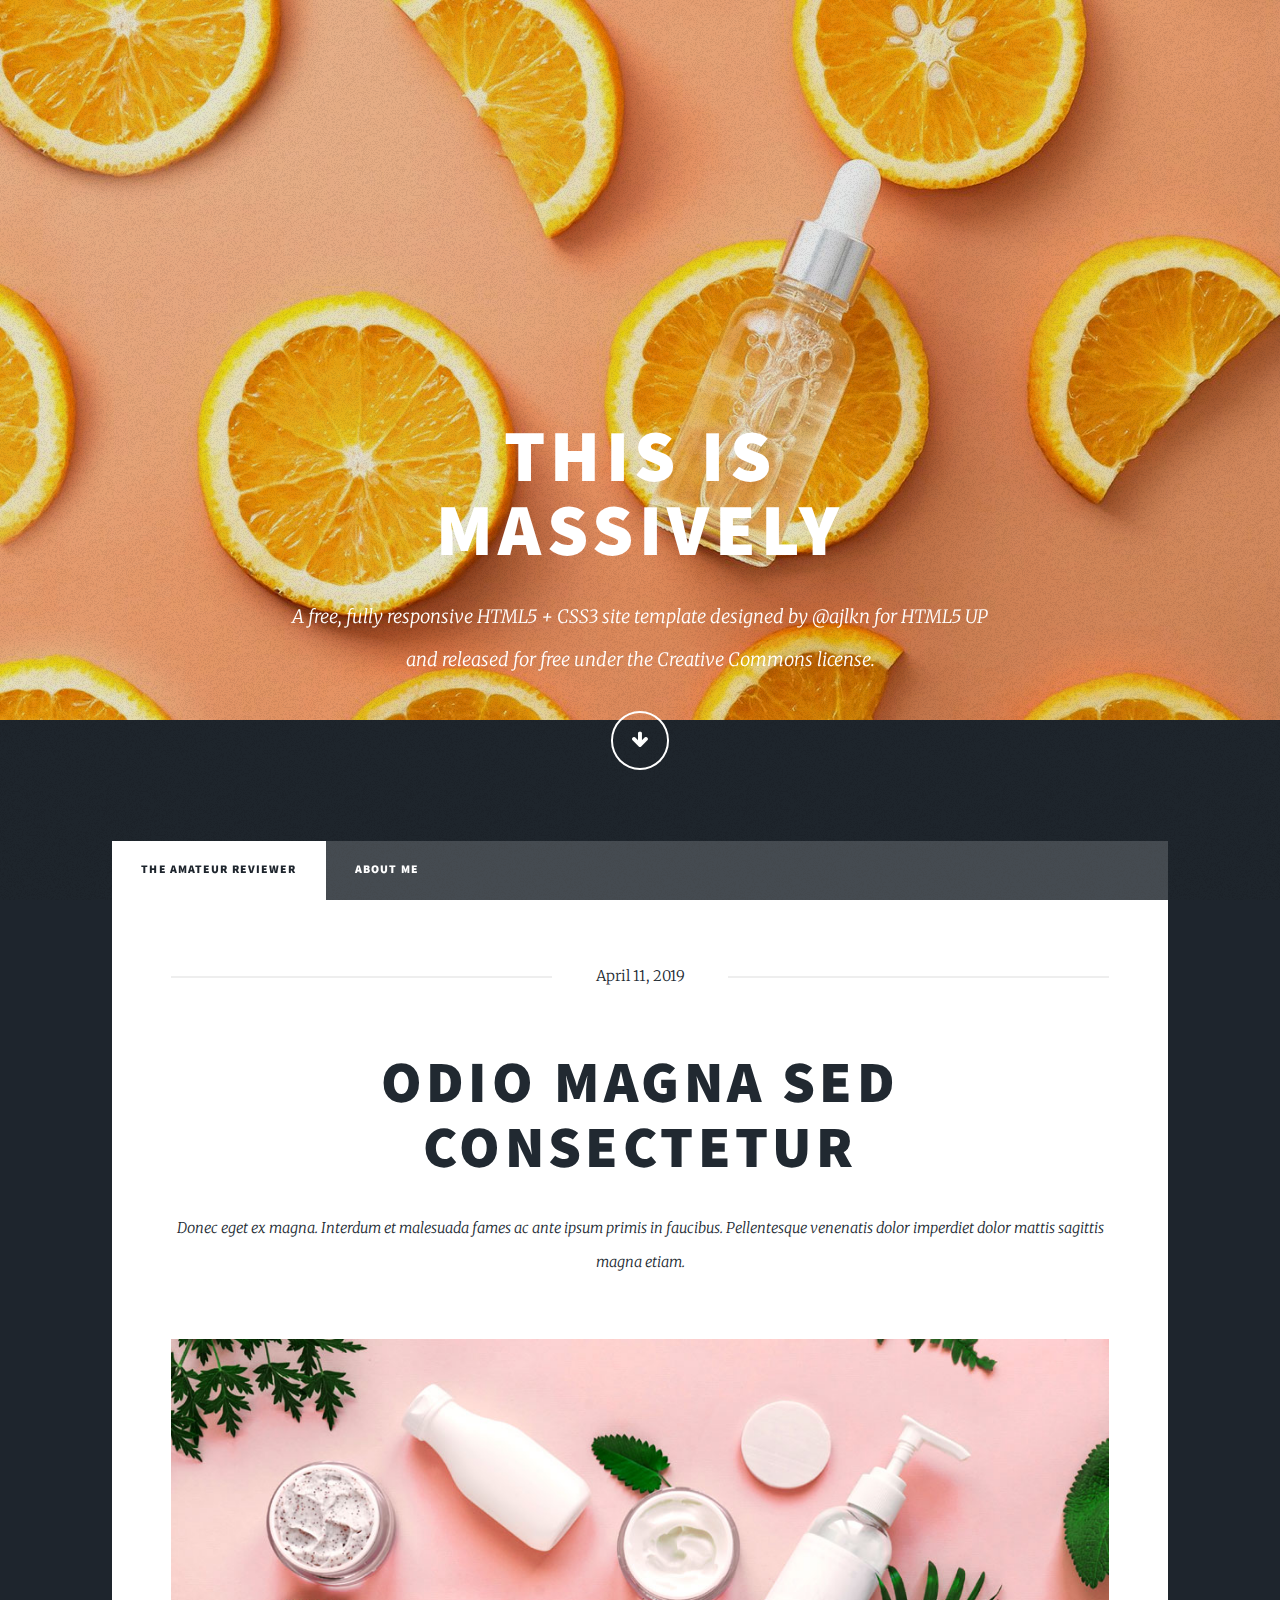
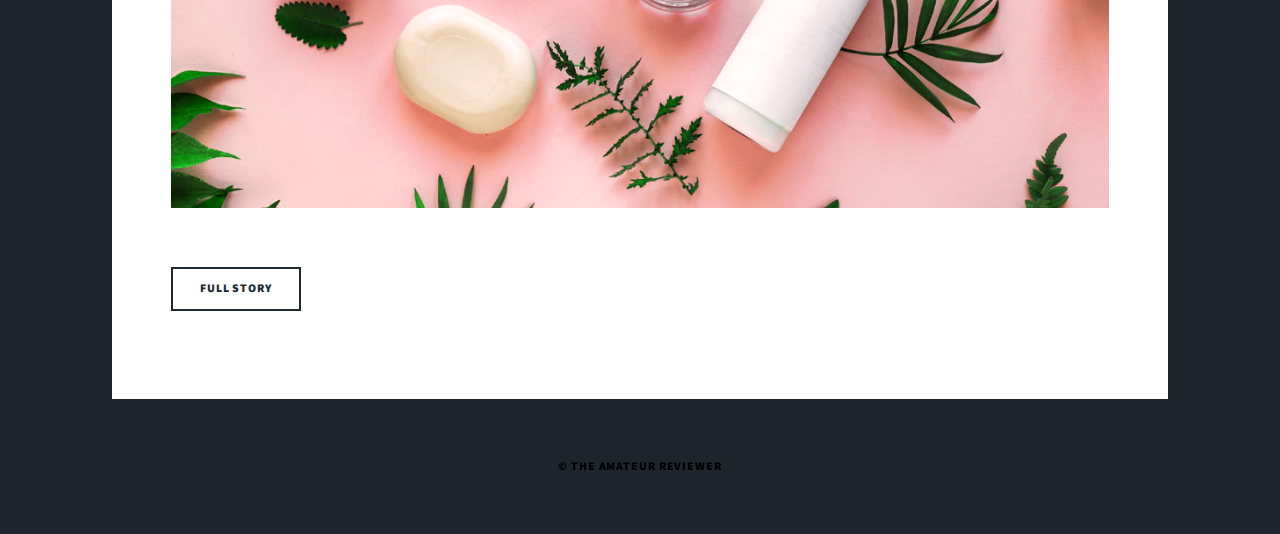
==== commit 6ad03dbd: "first launch 1" ====
--- a/index.html
+++ b/index.html
@@ -35,7 +35,7 @@
 
 <nav id="nav">
     <ul class="links">
-        <li class="active"><a href='/'>The Amateur Reviewer</a></li><li class=""><a href='/'>Blog</a></li>
+        <li class="active"><a href='/'>The Amateur Reviewer</a></li><li class=""><a href='/about-me'>About ME</a></li>
         
     </ul>
     
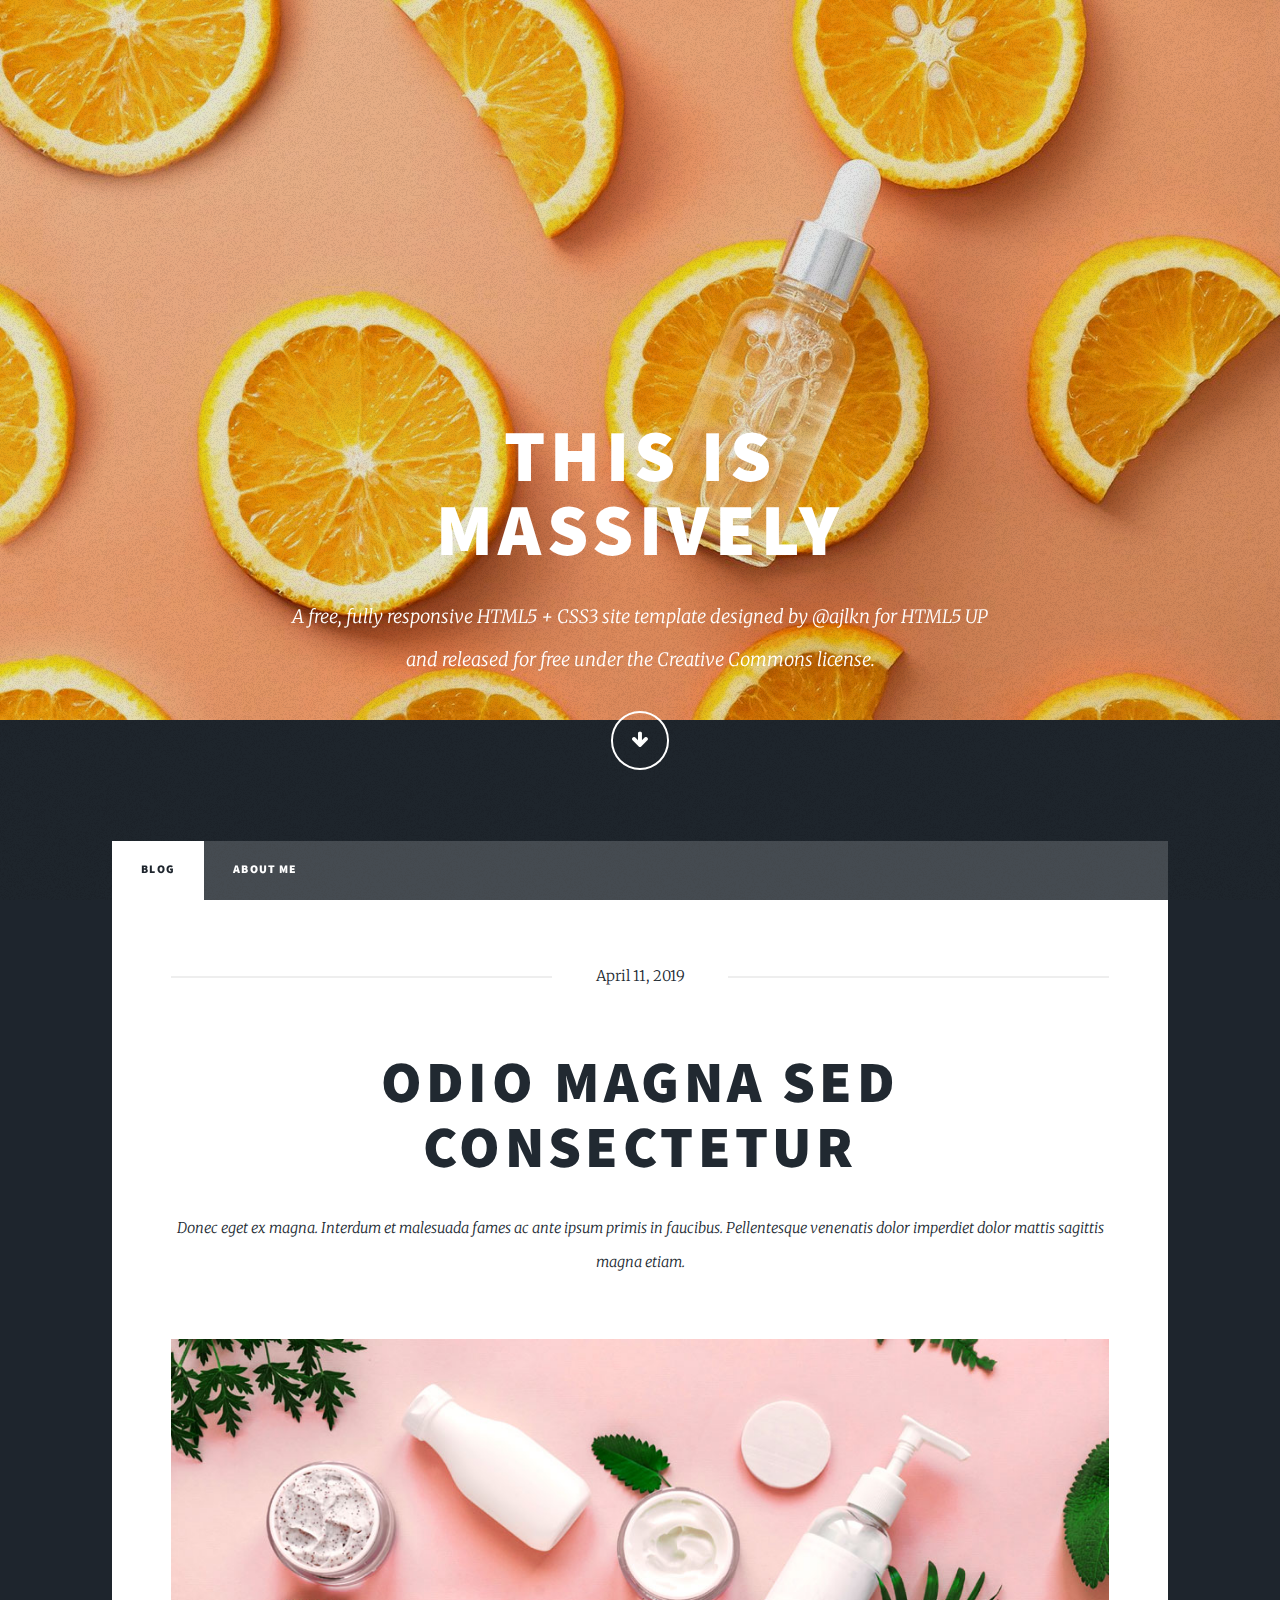
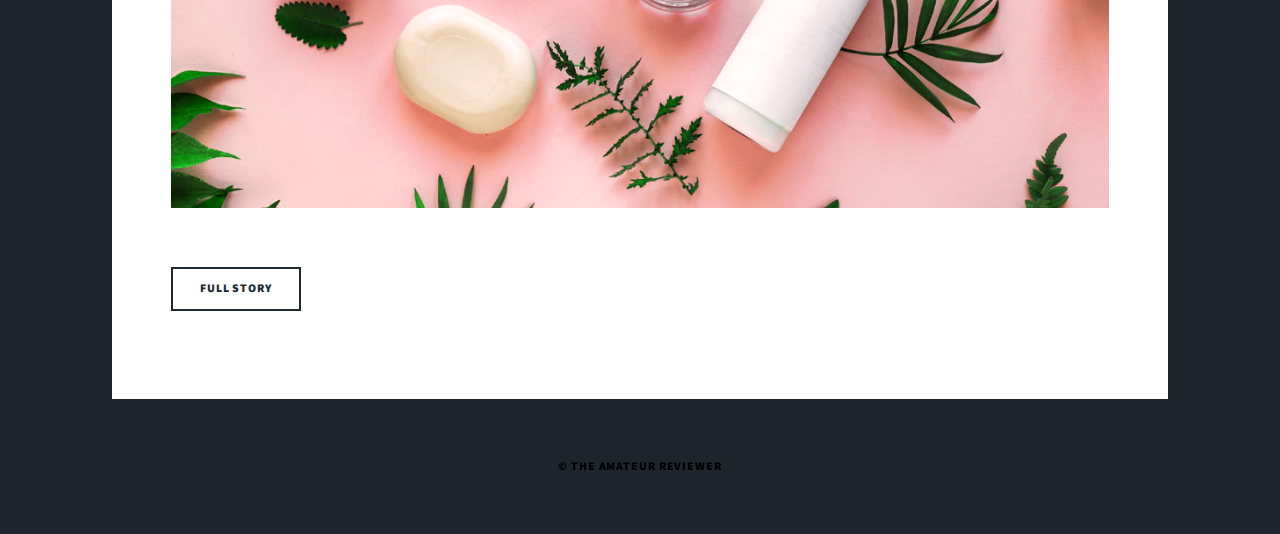
==== commit b8b560fc: "first launch 2" ====
--- a/index.html
+++ b/index.html
@@ -35,7 +35,7 @@
 
 <nav id="nav">
     <ul class="links">
-        <li class="active"><a href='/'>The Amateur Reviewer</a></li><li class=""><a href='/about-me'>About ME</a></li>
+        <li class="active"><a href='/'>Blog</a></li><li class=""><a href='/about-me'>About ME</a></li>
         
     </ul>
     
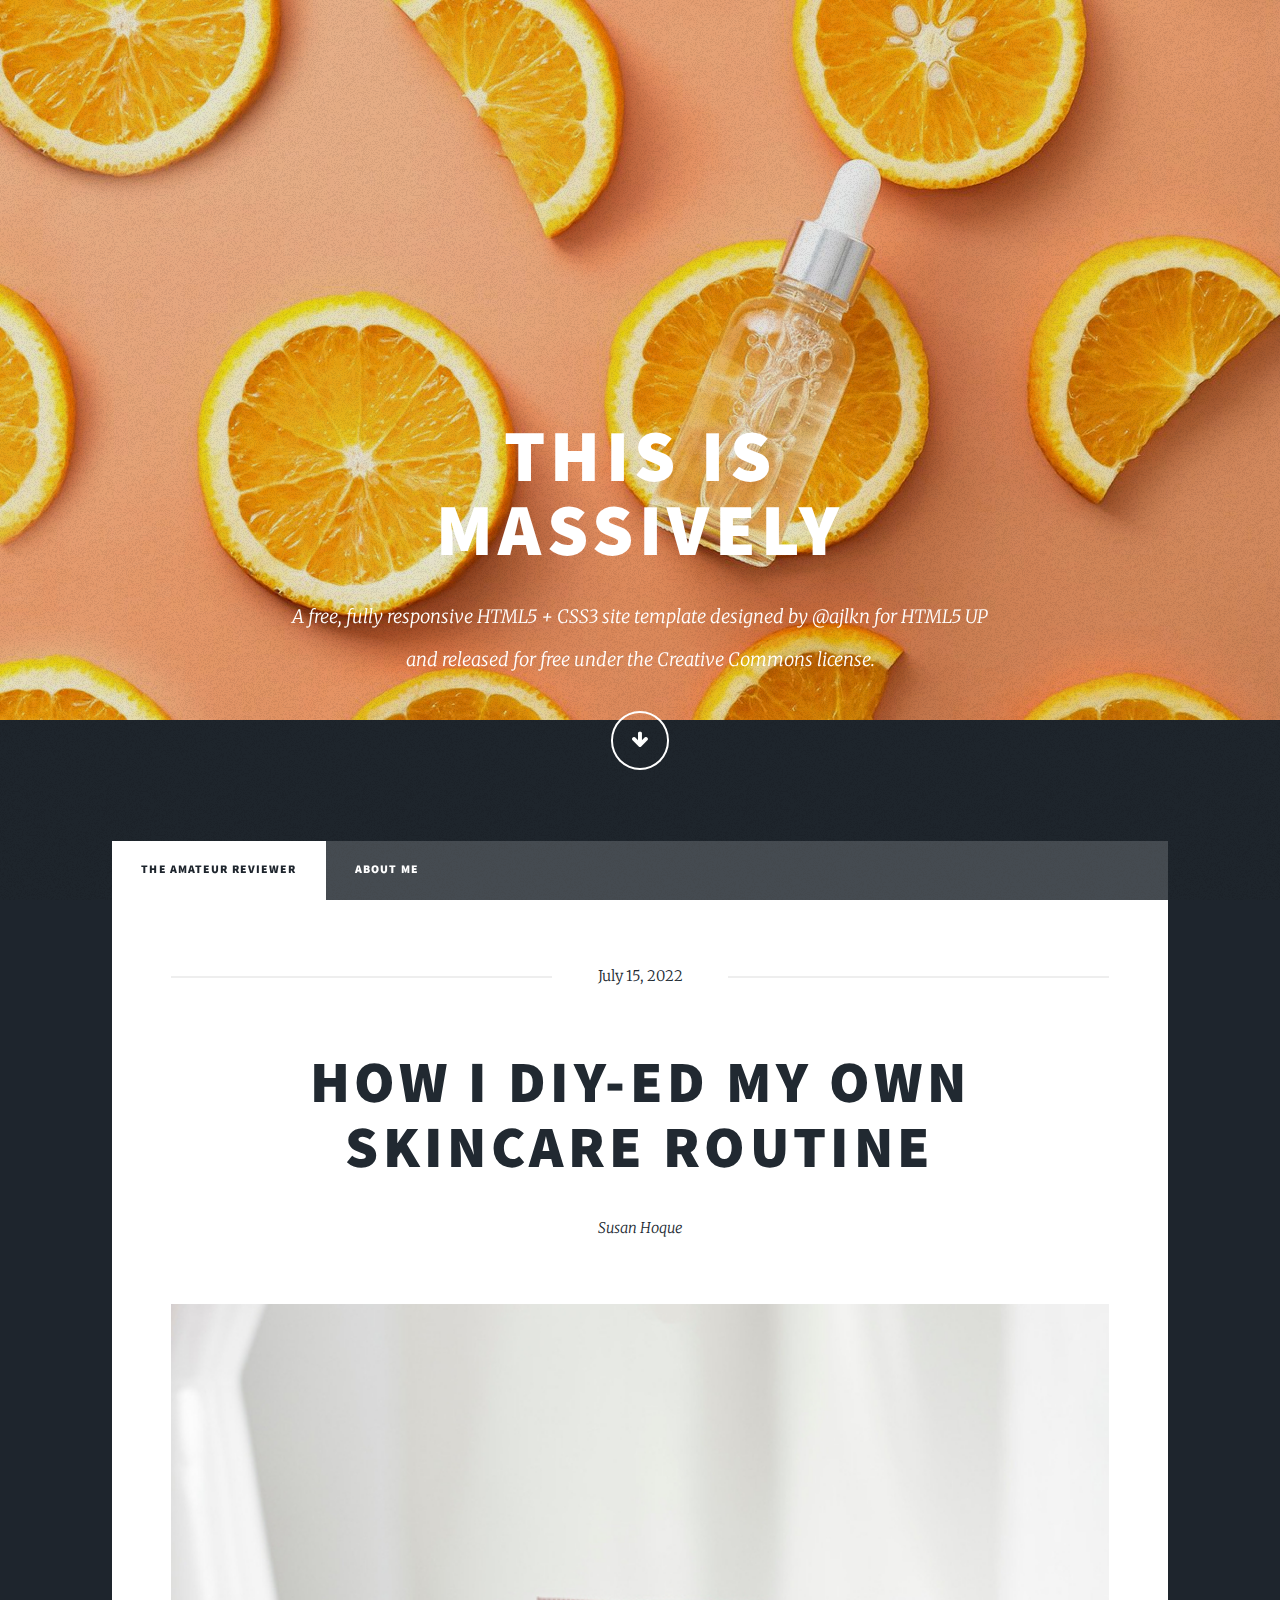
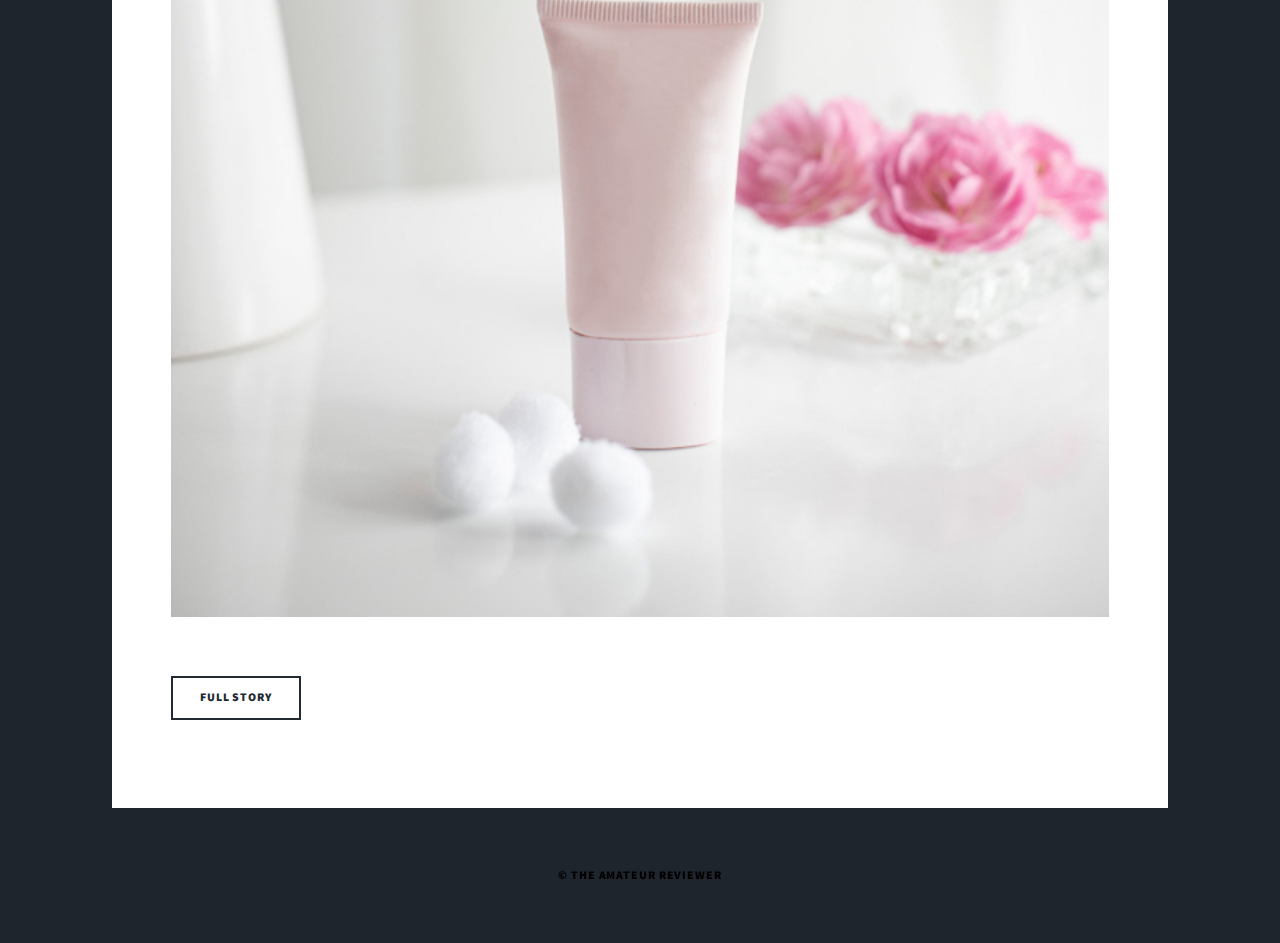
==== commit 4c213ac7: "V2 final-test" ====
--- a/index.html
+++ b/index.html
@@ -35,7 +35,7 @@
 
 <nav id="nav">
     <ul class="links">
-        <li class="active"><a href='/'>Blog</a></li><li class=""><a href='/about-me'>About ME</a></li>
+        <li class="active"><a href='/'>The Amateur Reviewer</a></li><li class=""><a href='/about-me'>About ME</a></li>
         
     </ul>
     
@@ -49,18 +49,18 @@
 <article class="post featured">
     <header class="major">
         
-        <span class="date">April 11, 2019</span>
+        <span class="date">July 15, 2022</span>
         
-        <h2><a href="https://theamateurreviewer.github.io/post/post4/">Odio magna sed consectetur</a></h2>
+        <h2><a href="https://theamateurreviewer.github.io/post/post-1/">How I DIY-ed my own skincare routine</a></h2>
         
-        <p>Donec eget ex magna. Interdum et malesuada fames ac ante ipsum primis in faucibus. Pellentesque venenatis dolor imperdiet dolor mattis sagittis magna etiam.</p>
+        <p>Susan Hoque</p>
         
     </header>
     
-    <a href="https://theamateurreviewer.github.io/post/post4/" class="image main"><img src="/images/post1.jpg" alt="" /></a>
+    <a href="https://theamateurreviewer.github.io/post/post-1/" class="image main"><img src="/images/post2_3.jpg" alt="" /></a>
     
     <ul class="actions">
-        <li><a href="https://theamateurreviewer.github.io/post/post4/" class="button big">Full Story</a></li>
+        <li><a href="https://theamateurreviewer.github.io/post/post-1/" class="button big">Full Story</a></li>
     </ul>
 </article>
 
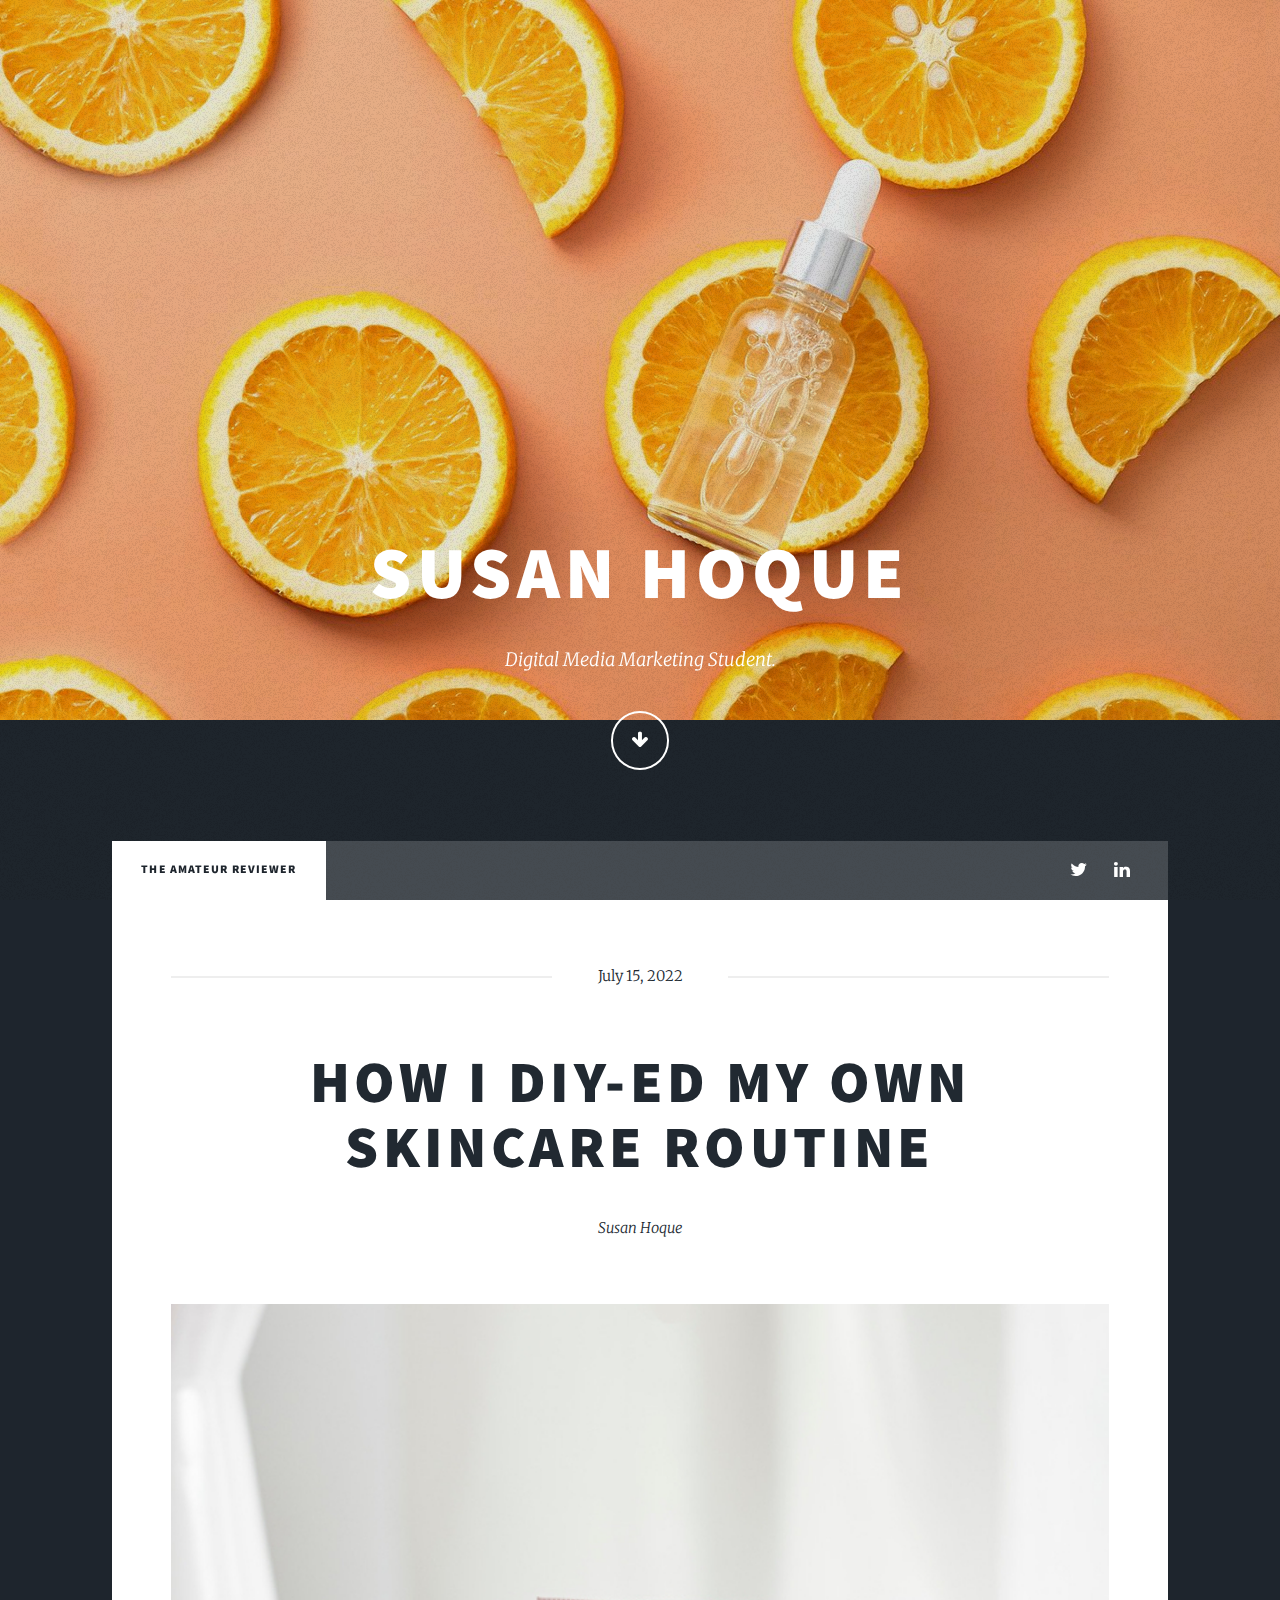
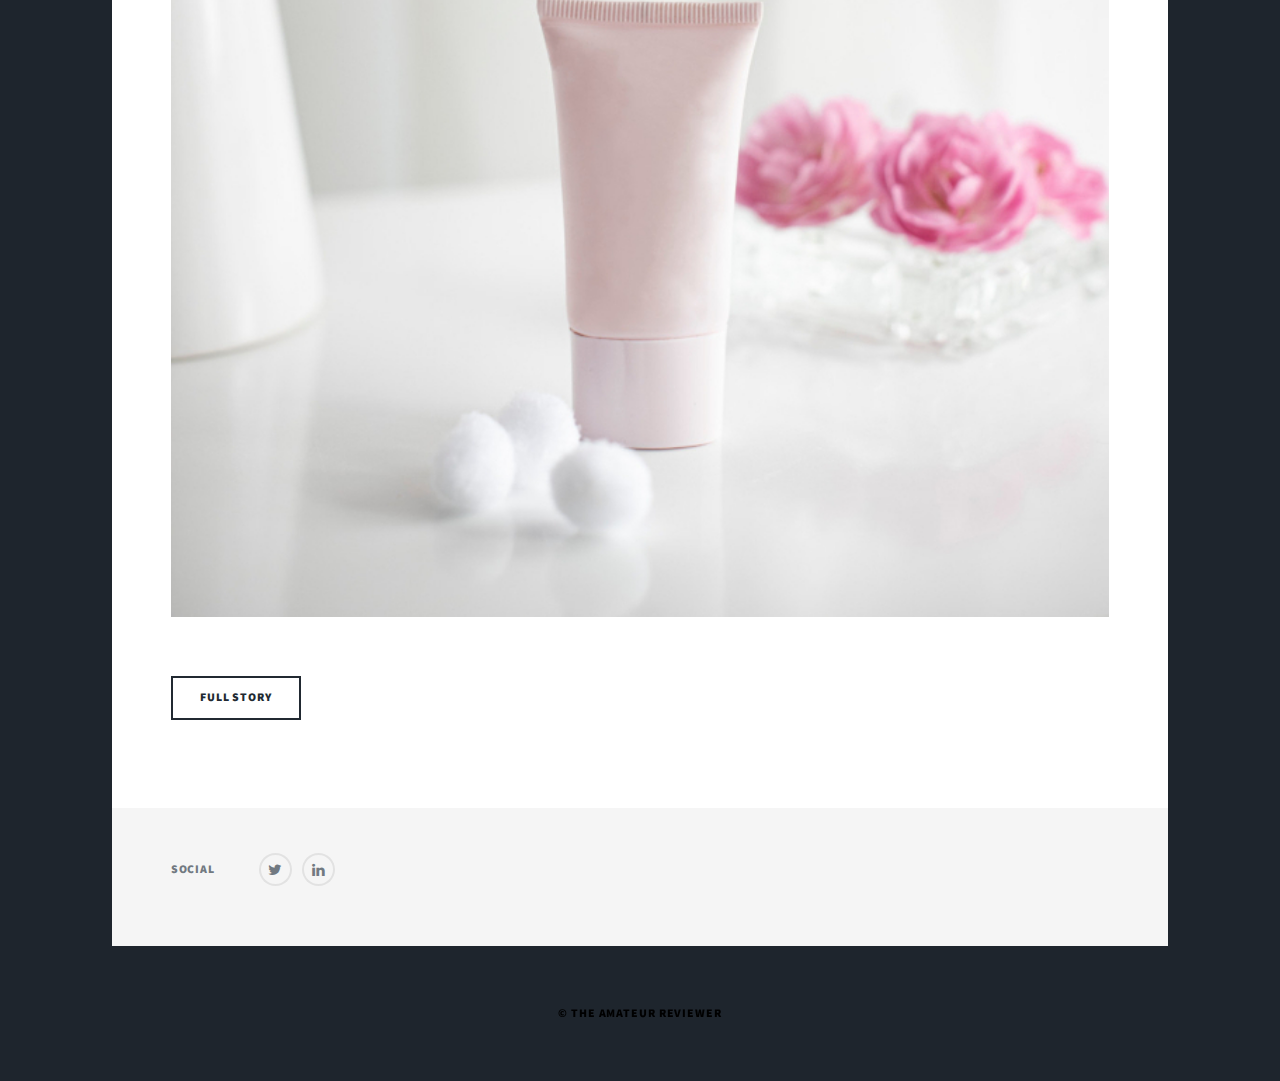
==== commit da88c031: "first launch 5" ====
--- a/index.html
+++ b/index.html
@@ -21,8 +21,8 @@
 			<div id="wrapper" class="fade-in" data-pfn="post" data-ps="6" data-pfp="true">
 
 <div id="intro">
-    <h1>This is<br/>Massively</h1>
-    <p>A free, fully responsive HTML5 &#43; CSS3 site template designed by @ajlkn for HTML5 UP<br/>and released for free under the Creative Commons license.</p>
+    <h1>Susan Hoque</h1>
+    <p>Digital Media Marketing Student.</p>
     <ul class="actions">
         <li><a href="#header" class="button icon solo fa-arrow-down scrolly">Continue</a></li>
     </ul>
@@ -35,7 +35,23 @@
 
 <nav id="nav">
     <ul class="links">
-        <li class="active"><a href='/'>The Amateur Reviewer</a></li><li class=""><a href='/about-me'>About ME</a></li>
+        <li class="active"><a href='/'>The Amateur Reviewer</a></li>
+        
+    </ul>
+    
+    <ul class="icons">
+        
+        <li><a href="https://twitter.com/susan_hoque?t=e82Wgmq2xi1C5glkQxeC1Q&amp;s=09" class="icon fa-twitter"><span class="label">Twitter</span></a></li>
+        
+        
+        
+        
+        <li><a href="https://www.linkedin.com/in/susan-hoque/" class="icon fa-linkedin"><span class="label">LinkedIn</span></a></li>
+        
+        
+        
+        
+        
         
     </ul>
     
@@ -95,6 +111,25 @@
         
         
         
+        <section>
+            <h3>Social</h3>
+            <ul class="icons alt">
+                
+                <li><a href="https://twitter.com/susan_hoque?t=e82Wgmq2xi1C5glkQxeC1Q&amp;s=09" class="icon alt fa-twitter"><span class="label">Twitter</span></a></li>
+                
+                
+                
+                
+                <li><a href="https://www.linkedin.com/in/susan-hoque/" class="icon alt fa-linkedin"><span class="label">LinkedIn</span></a></li>
+                
+                
+                
+                
+                
+                
+            </ul>
+        </section>
+        
     </section>
 </footer>
 
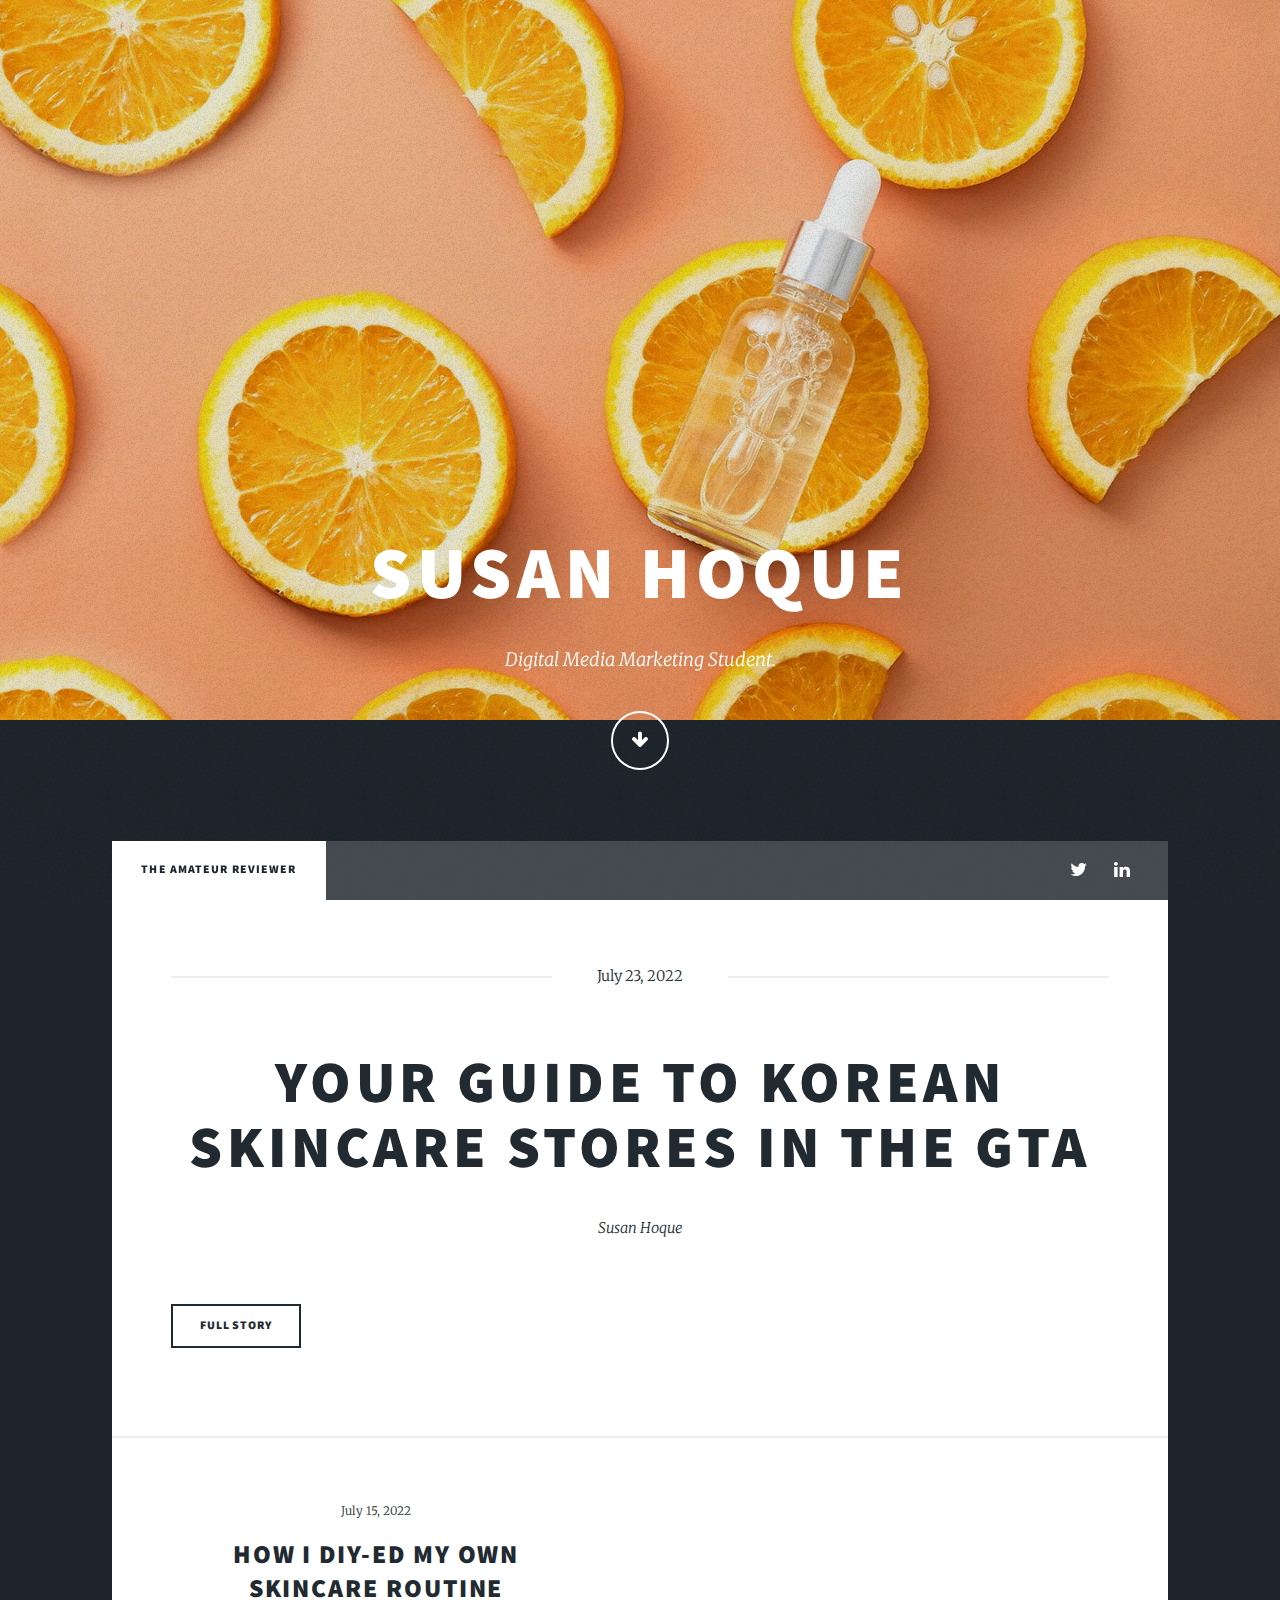
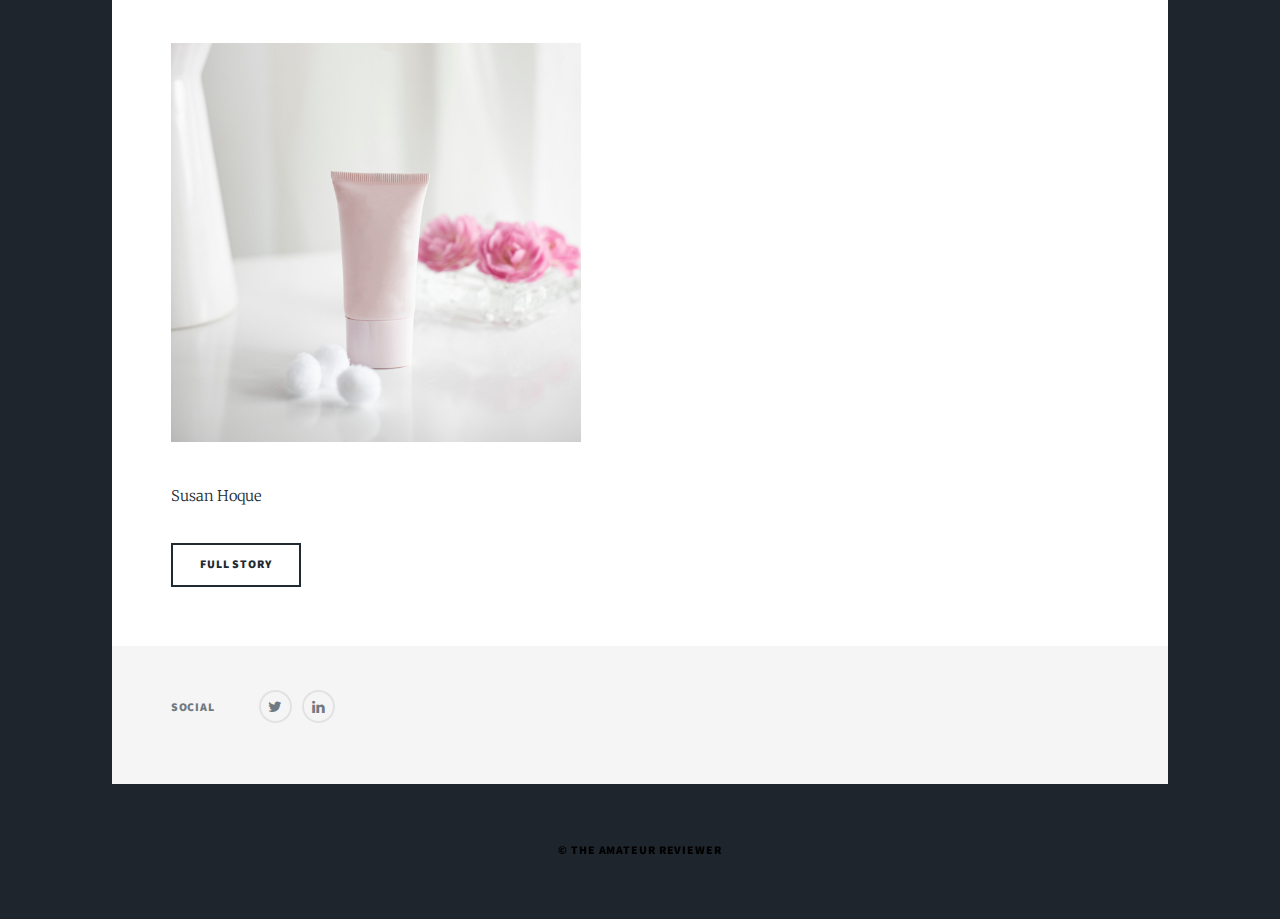
==== commit 8174ff52: "google analytics" ====
--- a/index.html
+++ b/index.html
@@ -65,21 +65,42 @@
 <article class="post featured">
     <header class="major">
         
-        <span class="date">July 15, 2022</span>
+        <span class="date">July 23, 2022</span>
         
-        <h2><a href="https://theamateurreviewer.github.io/post/post-1/">How I DIY-ed my own skincare routine</a></h2>
+        <h2><a href="https://theamateurreviewer.github.io/post/post-2/">Your Guide To Korean Skincare Stores In The GTA</a></h2>
         
         <p>Susan Hoque</p>
         
     </header>
     
-    <a href="https://theamateurreviewer.github.io/post/post-1/" class="image main"><img src="/images/post2_3.jpg" alt="" /></a>
-    
     <ul class="actions">
-        <li><a href="https://theamateurreviewer.github.io/post/post-1/" class="button big">Full Story</a></li>
+        <li><a href="https://theamateurreviewer.github.io/post/post-2/" class="button big">Full Story</a></li>
     </ul>
 </article>
 
+
+
+<section class="posts">
+    
+    <article>
+        <header>
+            
+            <span class="date">July 15, 2022</span>
+            
+            <h2><a href="https://theamateurreviewer.github.io/post/post-1/">How I DIY-ed my own skincare routine</a></h2>
+        </header>
+        
+        <a href="https://theamateurreviewer.github.io/post/post-1/" class="image fit"><img src="/images/post2_3.jpg" alt="" /></a>
+        
+        
+        <p>Susan Hoque</p>
+        
+        <ul class="actions">
+            <li><a href="https://theamateurreviewer.github.io/post/post-1/" class="button">Full Story</a></li>
+        </ul>
+    </article>
+    
+</section>
 
 
 
@@ -140,6 +161,17 @@
 
 					<a href="#navPanel" id="navPanelToggle">Menu</a>
 			</div>
+<script async src="https://www.googletagmanager.com/gtag/js?id=G-88575YP36Z"></script>
+<script>
+var doNotTrack = false;
+if (!doNotTrack) {
+	window.dataLayer = window.dataLayer || [];
+	function gtag(){dataLayer.push(arguments);}
+	gtag('js', new Date());
+	gtag('config', 'G-88575YP36Z', { 'anonymize_ip': false });
+}
+</script>
+
 
 
 
